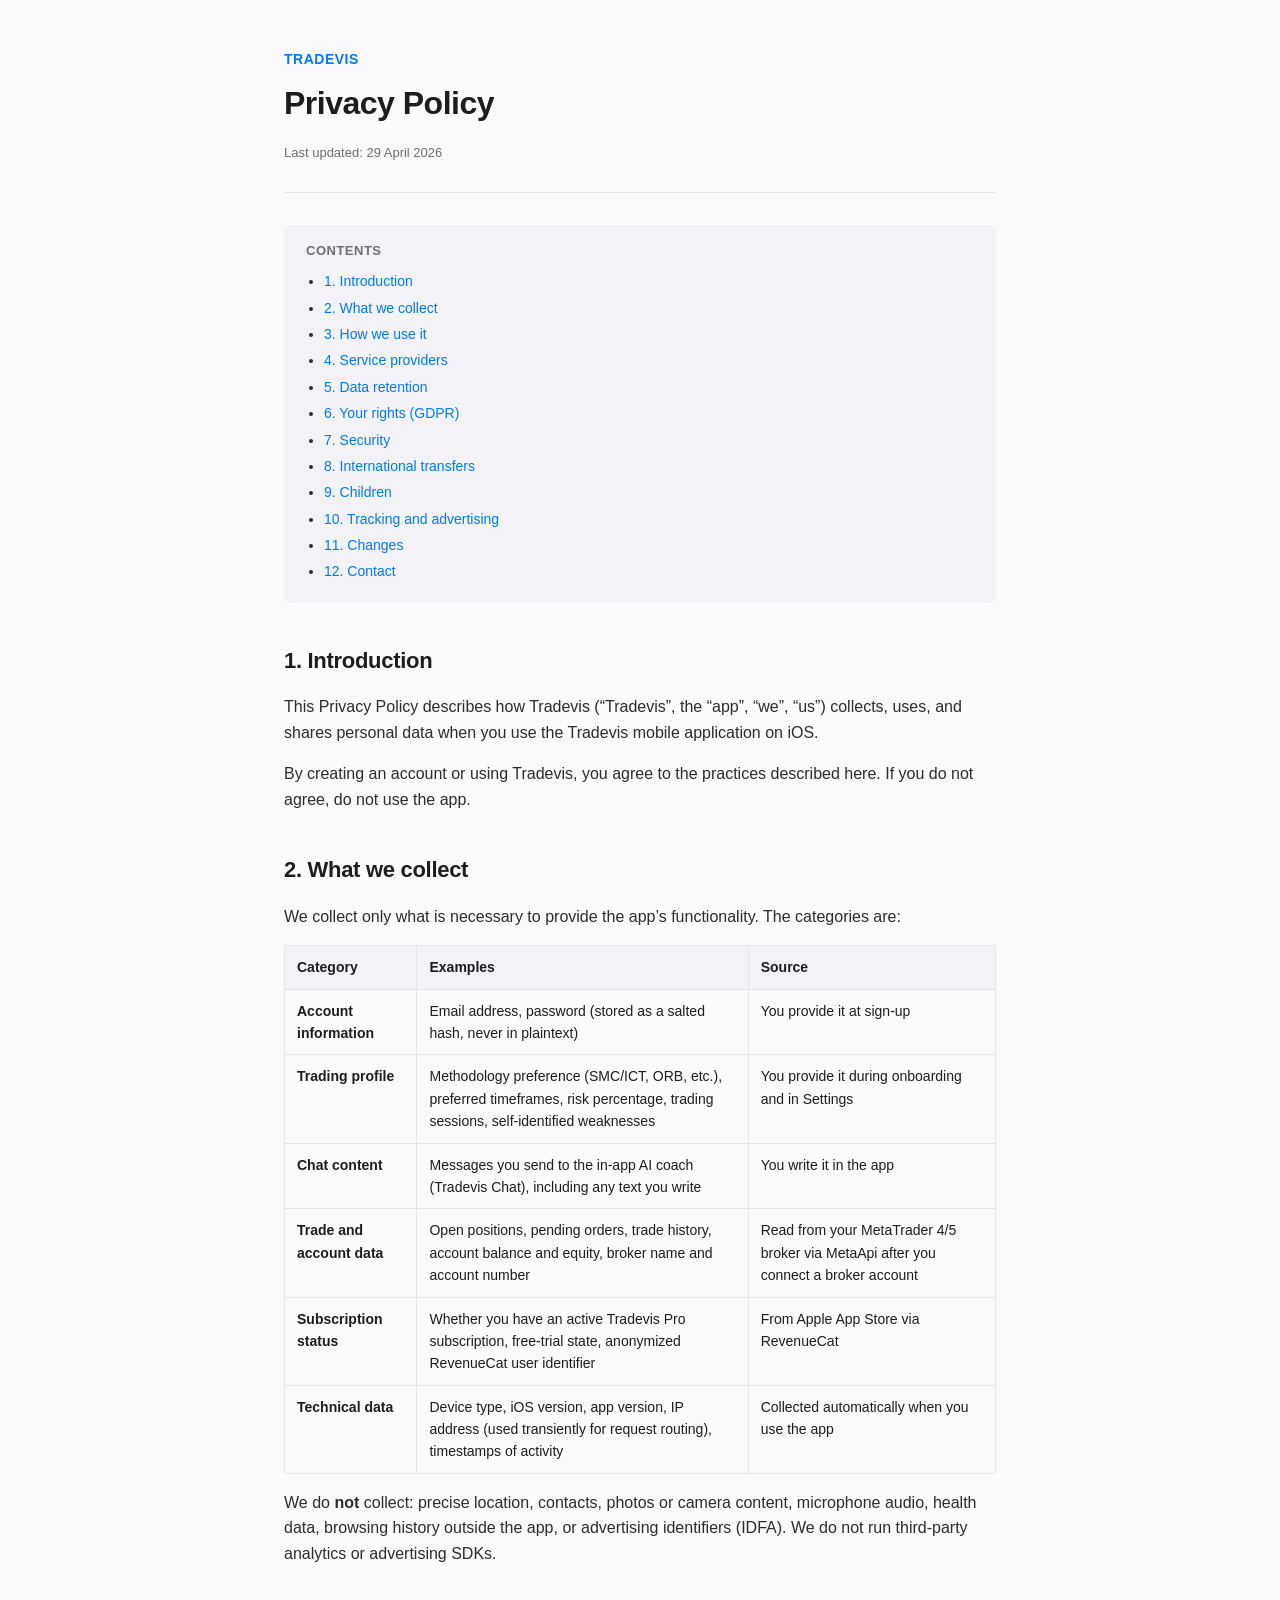
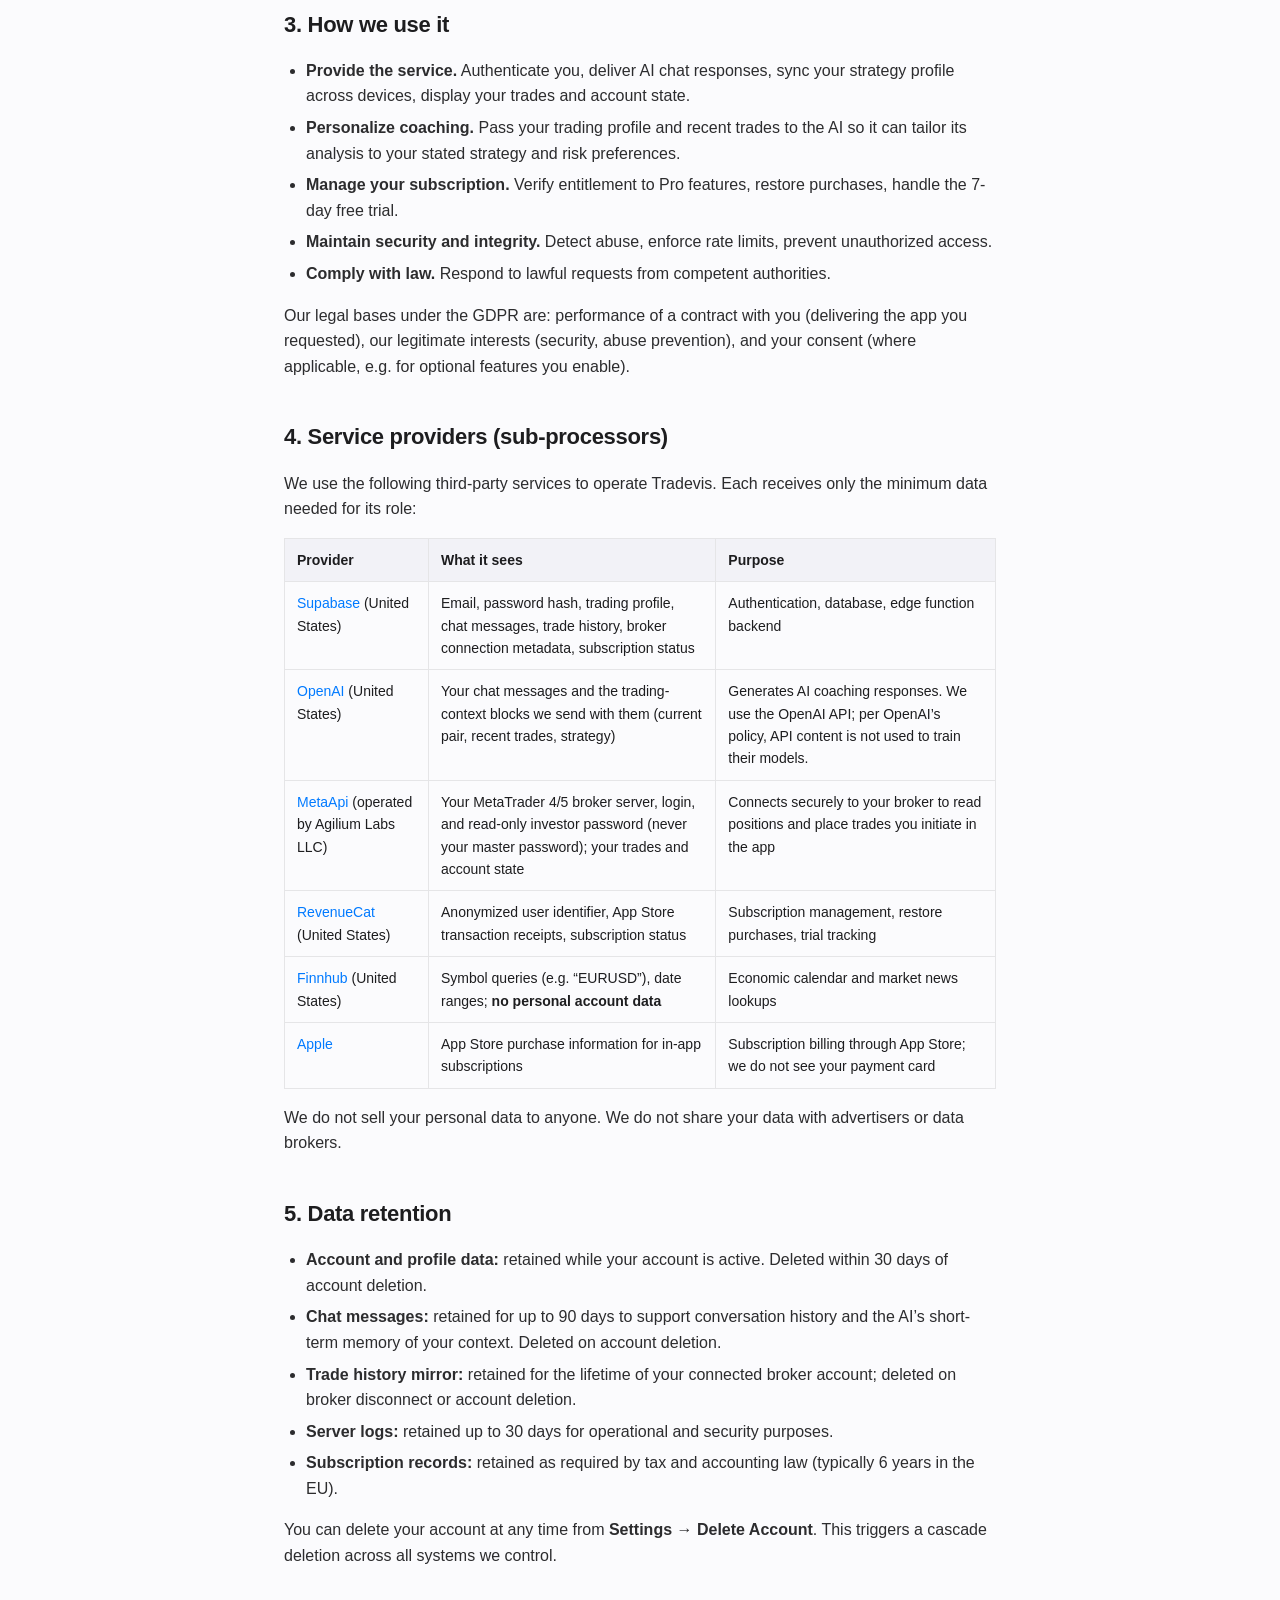
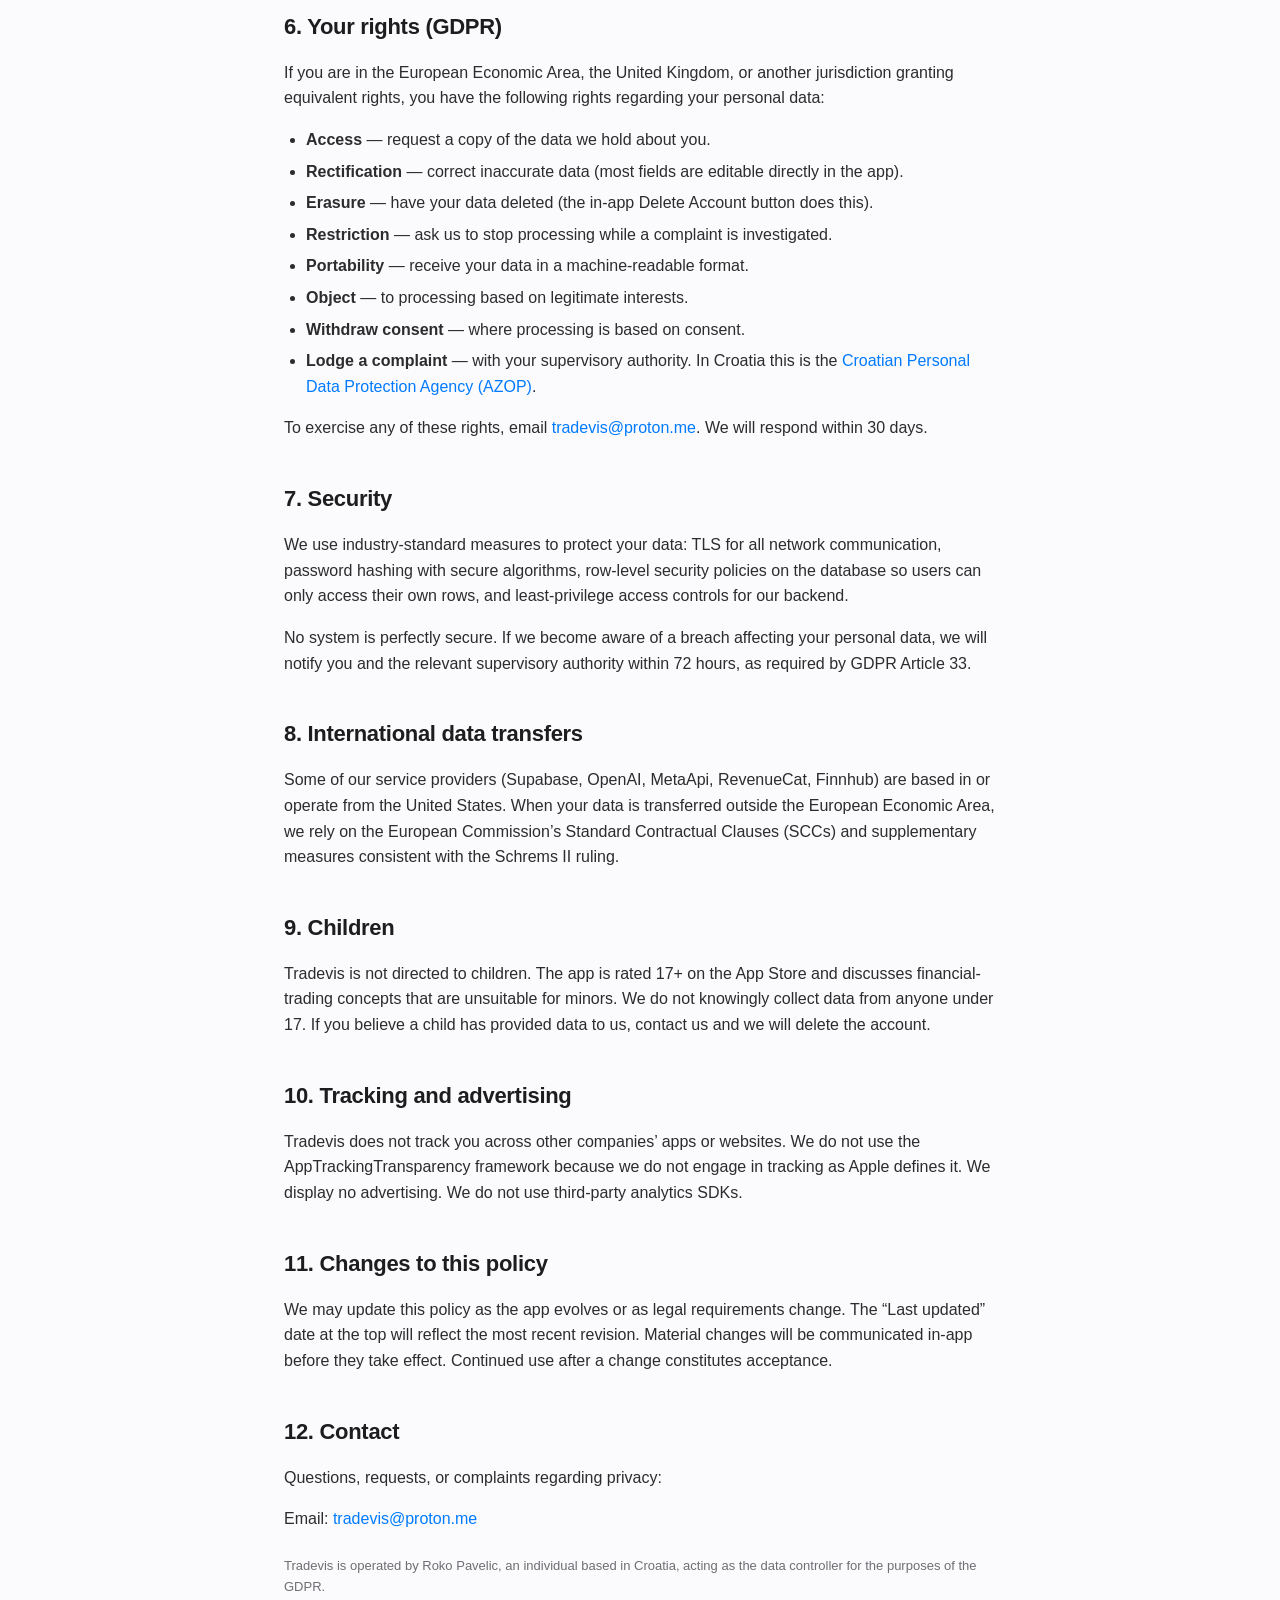
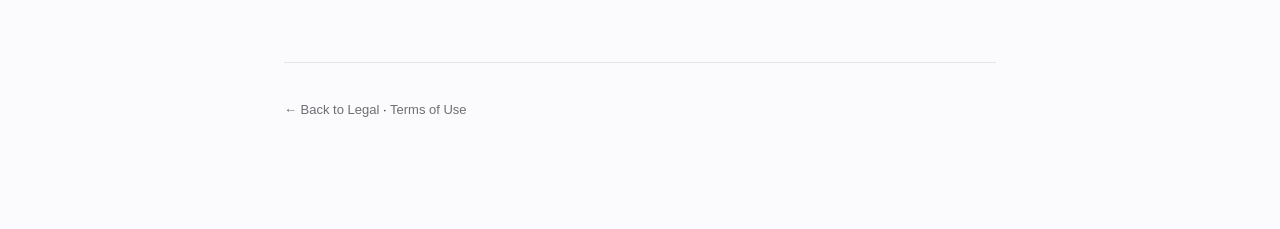
==== privacy.html @ ac0e875c "initial: privacy policy + terms of use" ====
<!doctype html>
<html lang="en">
<head>
  <meta charset="utf-8">
  <meta name="viewport" content="width=device-width, initial-scale=1">
  <title>Privacy Policy — Tradevis</title>
  <link rel="stylesheet" href="style.css">
</head>
<body>
  <main>
    <header>
      <div class="brand">Tradevis</div>
      <h1>Privacy Policy</h1>
      <p class="updated">Last updated: 29 April 2026</p>
    </header>

    <nav class="toc">
      <strong>Contents</strong>
      <ul>
        <li><a href="#intro">1. Introduction</a></li>
        <li><a href="#what">2. What we collect</a></li>
        <li><a href="#how">3. How we use it</a></li>
        <li><a href="#sharing">4. Service providers</a></li>
        <li><a href="#retention">5. Data retention</a></li>
        <li><a href="#rights">6. Your rights (GDPR)</a></li>
        <li><a href="#security">7. Security</a></li>
        <li><a href="#transfers">8. International transfers</a></li>
        <li><a href="#children">9. Children</a></li>
        <li><a href="#tracking">10. Tracking and advertising</a></li>
        <li><a href="#changes">11. Changes</a></li>
        <li><a href="#contact">12. Contact</a></li>
      </ul>
    </nav>

    <h2 id="intro">1. Introduction</h2>
    <p>This Privacy Policy describes how Tradevis (&ldquo;Tradevis&rdquo;, the &ldquo;app&rdquo;, &ldquo;we&rdquo;, &ldquo;us&rdquo;) collects, uses, and shares personal data when you use the Tradevis mobile application on iOS.</p>
    <p>By creating an account or using Tradevis, you agree to the practices described here. If you do not agree, do not use the app.</p>

    <h2 id="what">2. What we collect</h2>
    <p>We collect only what is necessary to provide the app&rsquo;s functionality. The categories are:</p>

    <table>
      <thead>
        <tr><th>Category</th><th>Examples</th><th>Source</th></tr>
      </thead>
      <tbody>
        <tr>
          <td><strong>Account information</strong></td>
          <td>Email address, password (stored as a salted hash, never in plaintext)</td>
          <td>You provide it at sign-up</td>
        </tr>
        <tr>
          <td><strong>Trading profile</strong></td>
          <td>Methodology preference (SMC/ICT, ORB, etc.), preferred timeframes, risk percentage, trading sessions, self-identified weaknesses</td>
          <td>You provide it during onboarding and in Settings</td>
        </tr>
        <tr>
          <td><strong>Chat content</strong></td>
          <td>Messages you send to the in-app AI coach (Tradevis Chat), including any text you write</td>
          <td>You write it in the app</td>
        </tr>
        <tr>
          <td><strong>Trade and account data</strong></td>
          <td>Open positions, pending orders, trade history, account balance and equity, broker name and account number</td>
          <td>Read from your MetaTrader 4/5 broker via MetaApi after you connect a broker account</td>
        </tr>
        <tr>
          <td><strong>Subscription status</strong></td>
          <td>Whether you have an active Tradevis Pro subscription, free-trial state, anonymized RevenueCat user identifier</td>
          <td>From Apple App Store via RevenueCat</td>
        </tr>
        <tr>
          <td><strong>Technical data</strong></td>
          <td>Device type, iOS version, app version, IP address (used transiently for request routing), timestamps of activity</td>
          <td>Collected automatically when you use the app</td>
        </tr>
      </tbody>
    </table>

    <p>We do <strong>not</strong> collect: precise location, contacts, photos or camera content, microphone audio, health data, browsing history outside the app, or advertising identifiers (IDFA). We do not run third-party analytics or advertising SDKs.</p>

    <h2 id="how">3. How we use it</h2>
    <ul>
      <li><strong>Provide the service.</strong> Authenticate you, deliver AI chat responses, sync your strategy profile across devices, display your trades and account state.</li>
      <li><strong>Personalize coaching.</strong> Pass your trading profile and recent trades to the AI so it can tailor its analysis to your stated strategy and risk preferences.</li>
      <li><strong>Manage your subscription.</strong> Verify entitlement to Pro features, restore purchases, handle the 7-day free trial.</li>
      <li><strong>Maintain security and integrity.</strong> Detect abuse, enforce rate limits, prevent unauthorized access.</li>
      <li><strong>Comply with law.</strong> Respond to lawful requests from competent authorities.</li>
    </ul>
    <p>Our legal bases under the GDPR are: performance of a contract with you (delivering the app you requested), our legitimate interests (security, abuse prevention), and your consent (where applicable, e.g. for optional features you enable).</p>

    <h2 id="sharing">4. Service providers (sub-processors)</h2>
    <p>We use the following third-party services to operate Tradevis. Each receives only the minimum data needed for its role:</p>

    <table>
      <thead>
        <tr><th>Provider</th><th>What it sees</th><th>Purpose</th></tr>
      </thead>
      <tbody>
        <tr>
          <td><a href="https://supabase.com/privacy" target="_blank" rel="noopener">Supabase</a> (United States)</td>
          <td>Email, password hash, trading profile, chat messages, trade history, broker connection metadata, subscription status</td>
          <td>Authentication, database, edge function backend</td>
        </tr>
        <tr>
          <td><a href="https://openai.com/policies/privacy-policy" target="_blank" rel="noopener">OpenAI</a> (United States)</td>
          <td>Your chat messages and the trading-context blocks we send with them (current pair, recent trades, strategy)</td>
          <td>Generates AI coaching responses. We use the OpenAI API; per OpenAI&rsquo;s policy, API content is not used to train their models.</td>
        </tr>
        <tr>
          <td><a href="https://metaapi.cloud/privacy" target="_blank" rel="noopener">MetaApi</a> (operated by Agilium Labs LLC)</td>
          <td>Your MetaTrader 4/5 broker server, login, and read-only investor password (never your master password); your trades and account state</td>
          <td>Connects securely to your broker to read positions and place trades you initiate in the app</td>
        </tr>
        <tr>
          <td><a href="https://www.revenuecat.com/privacy" target="_blank" rel="noopener">RevenueCat</a> (United States)</td>
          <td>Anonymized user identifier, App Store transaction receipts, subscription status</td>
          <td>Subscription management, restore purchases, trial tracking</td>
        </tr>
        <tr>
          <td><a href="https://finnhub.io/privacy-policy" target="_blank" rel="noopener">Finnhub</a> (United States)</td>
          <td>Symbol queries (e.g. &ldquo;EURUSD&rdquo;), date ranges; <strong>no personal account data</strong></td>
          <td>Economic calendar and market news lookups</td>
        </tr>
        <tr>
          <td><a href="https://www.apple.com/legal/privacy/" target="_blank" rel="noopener">Apple</a></td>
          <td>App Store purchase information for in-app subscriptions</td>
          <td>Subscription billing through App Store; we do not see your payment card</td>
        </tr>
      </tbody>
    </table>

    <p>We do not sell your personal data to anyone. We do not share your data with advertisers or data brokers.</p>

    <h2 id="retention">5. Data retention</h2>
    <ul>
      <li><strong>Account and profile data:</strong> retained while your account is active. Deleted within 30 days of account deletion.</li>
      <li><strong>Chat messages:</strong> retained for up to 90 days to support conversation history and the AI&rsquo;s short-term memory of your context. Deleted on account deletion.</li>
      <li><strong>Trade history mirror:</strong> retained for the lifetime of your connected broker account; deleted on broker disconnect or account deletion.</li>
      <li><strong>Server logs:</strong> retained up to 30 days for operational and security purposes.</li>
      <li><strong>Subscription records:</strong> retained as required by tax and accounting law (typically 6 years in the EU).</li>
    </ul>
    <p>You can delete your account at any time from <strong>Settings &rarr; Delete Account</strong>. This triggers a cascade deletion across all systems we control.</p>

    <h2 id="rights">6. Your rights (GDPR)</h2>
    <p>If you are in the European Economic Area, the United Kingdom, or another jurisdiction granting equivalent rights, you have the following rights regarding your personal data:</p>
    <ul>
      <li><strong>Access</strong> &mdash; request a copy of the data we hold about you.</li>
      <li><strong>Rectification</strong> &mdash; correct inaccurate data (most fields are editable directly in the app).</li>
      <li><strong>Erasure</strong> &mdash; have your data deleted (the in-app Delete Account button does this).</li>
      <li><strong>Restriction</strong> &mdash; ask us to stop processing while a complaint is investigated.</li>
      <li><strong>Portability</strong> &mdash; receive your data in a machine-readable format.</li>
      <li><strong>Object</strong> &mdash; to processing based on legitimate interests.</li>
      <li><strong>Withdraw consent</strong> &mdash; where processing is based on consent.</li>
      <li><strong>Lodge a complaint</strong> &mdash; with your supervisory authority. In Croatia this is the <a href="https://azop.hr" target="_blank" rel="noopener">Croatian Personal Data Protection Agency (AZOP)</a>.</li>
    </ul>
    <p>To exercise any of these rights, email <a href="mailto:tradevis@proton.me">tradevis@proton.me</a>. We will respond within 30 days.</p>

    <h2 id="security">7. Security</h2>
    <p>We use industry-standard measures to protect your data: TLS for all network communication, password hashing with secure algorithms, row-level security policies on the database so users can only access their own rows, and least-privilege access controls for our backend.</p>
    <p>No system is perfectly secure. If we become aware of a breach affecting your personal data, we will notify you and the relevant supervisory authority within 72 hours, as required by GDPR Article 33.</p>

    <h2 id="transfers">8. International data transfers</h2>
    <p>Some of our service providers (Supabase, OpenAI, MetaApi, RevenueCat, Finnhub) are based in or operate from the United States. When your data is transferred outside the European Economic Area, we rely on the European Commission&rsquo;s Standard Contractual Clauses (SCCs) and supplementary measures consistent with the Schrems II ruling.</p>

    <h2 id="children">9. Children</h2>
    <p>Tradevis is not directed to children. The app is rated 17+ on the App Store and discusses financial-trading concepts that are unsuitable for minors. We do not knowingly collect data from anyone under 17. If you believe a child has provided data to us, contact us and we will delete the account.</p>

    <h2 id="tracking">10. Tracking and advertising</h2>
    <p>Tradevis does not track you across other companies&rsquo; apps or websites. We do not use the AppTrackingTransparency framework because we do not engage in tracking as Apple defines it. We display no advertising. We do not use third-party analytics SDKs.</p>

    <h2 id="changes">11. Changes to this policy</h2>
    <p>We may update this policy as the app evolves or as legal requirements change. The &ldquo;Last updated&rdquo; date at the top will reflect the most recent revision. Material changes will be communicated in-app before they take effect. Continued use after a change constitutes acceptance.</p>

    <h2 id="contact">12. Contact</h2>
    <p>Questions, requests, or complaints regarding privacy:</p>
    <p>Email: <a href="mailto:tradevis@proton.me">tradevis@proton.me</a></p>
    <p style="font-size: 13px; color: #6e6e73; margin-top: 24px;">Tradevis is operated by Roko Pavelic, an individual based in Croatia, acting as the data controller for the purposes of the GDPR.</p>

    <footer>
      <p><a href="index.html">&larr; Back to Legal</a> &middot; <a href="terms.html">Terms of Use</a></p>
    </footer>
  </main>
</body>
</html>
---- style.css ----
* { box-sizing: border-box; }

html, body {
  margin: 0;
  padding: 0;
  font-family: -apple-system, BlinkMacSystemFont, "Segoe UI", Roboto, Helvetica, Arial, sans-serif;
  font-size: 16px;
  line-height: 1.6;
  color: #1d1d1f;
  background: #fbfbfd;
}

main {
  max-width: 760px;
  margin: 0 auto;
  padding: 48px 24px 96px;
}

header {
  border-bottom: 1px solid #e5e5e7;
  padding-bottom: 16px;
  margin-bottom: 32px;
}

header .brand {
  font-size: 14px;
  font-weight: 600;
  color: #007aff;
  letter-spacing: 0.5px;
  text-transform: uppercase;
}

header h1 {
  margin: 8px 0 4px;
  font-size: 32px;
  font-weight: 700;
  letter-spacing: -0.5px;
}

header .updated {
  font-size: 13px;
  color: #6e6e73;
}

h2 {
  font-size: 22px;
  font-weight: 700;
  margin: 40px 0 12px;
  letter-spacing: -0.3px;
}

h3 {
  font-size: 17px;
  font-weight: 600;
  margin: 24px 0 8px;
}

p, li { color: #2c2c2e; }

ul, ol { padding-left: 22px; }
li { margin-bottom: 6px; }

a {
  color: #007aff;
  text-decoration: none;
}

a:hover { text-decoration: underline; }

table {
  border-collapse: collapse;
  width: 100%;
  margin: 12px 0;
  font-size: 14px;
}

th, td {
  border: 1px solid #e5e5e7;
  padding: 10px 12px;
  text-align: left;
  vertical-align: top;
}

th {
  background: #f2f2f7;
  font-weight: 600;
}

.callout {
  background: #fff5e6;
  border-left: 4px solid #ff9500;
  padding: 16px 20px;
  margin: 24px 0;
  border-radius: 4px;
}

.callout strong { color: #cc6700; }

footer {
  margin-top: 64px;
  padding-top: 24px;
  border-top: 1px solid #e5e5e7;
  font-size: 13px;
  color: #6e6e73;
}

footer a { color: #6e6e73; }

nav.toc {
  background: #f2f2f7;
  padding: 16px 22px;
  border-radius: 8px;
  margin-bottom: 32px;
}

nav.toc strong {
  display: block;
  font-size: 13px;
  text-transform: uppercase;
  letter-spacing: 0.5px;
  color: #6e6e73;
  margin-bottom: 8px;
}

nav.toc ul {
  margin: 0;
  padding-left: 18px;
  font-size: 14px;
}

nav.toc li { margin-bottom: 4px; }

.home-card {
  display: block;
  background: #fff;
  border: 1px solid #e5e5e7;
  border-radius: 12px;
  padding: 24px;
  margin-bottom: 16px;
  text-decoration: none;
  color: inherit;
  transition: border-color 0.15s, transform 0.15s;
}

.home-card:hover {
  border-color: #007aff;
  text-decoration: none;
  transform: translateY(-1px);
}

.home-card h2 { margin: 0 0 6px; font-size: 18px; }
.home-card p { margin: 0; color: #6e6e73; font-size: 14px; }
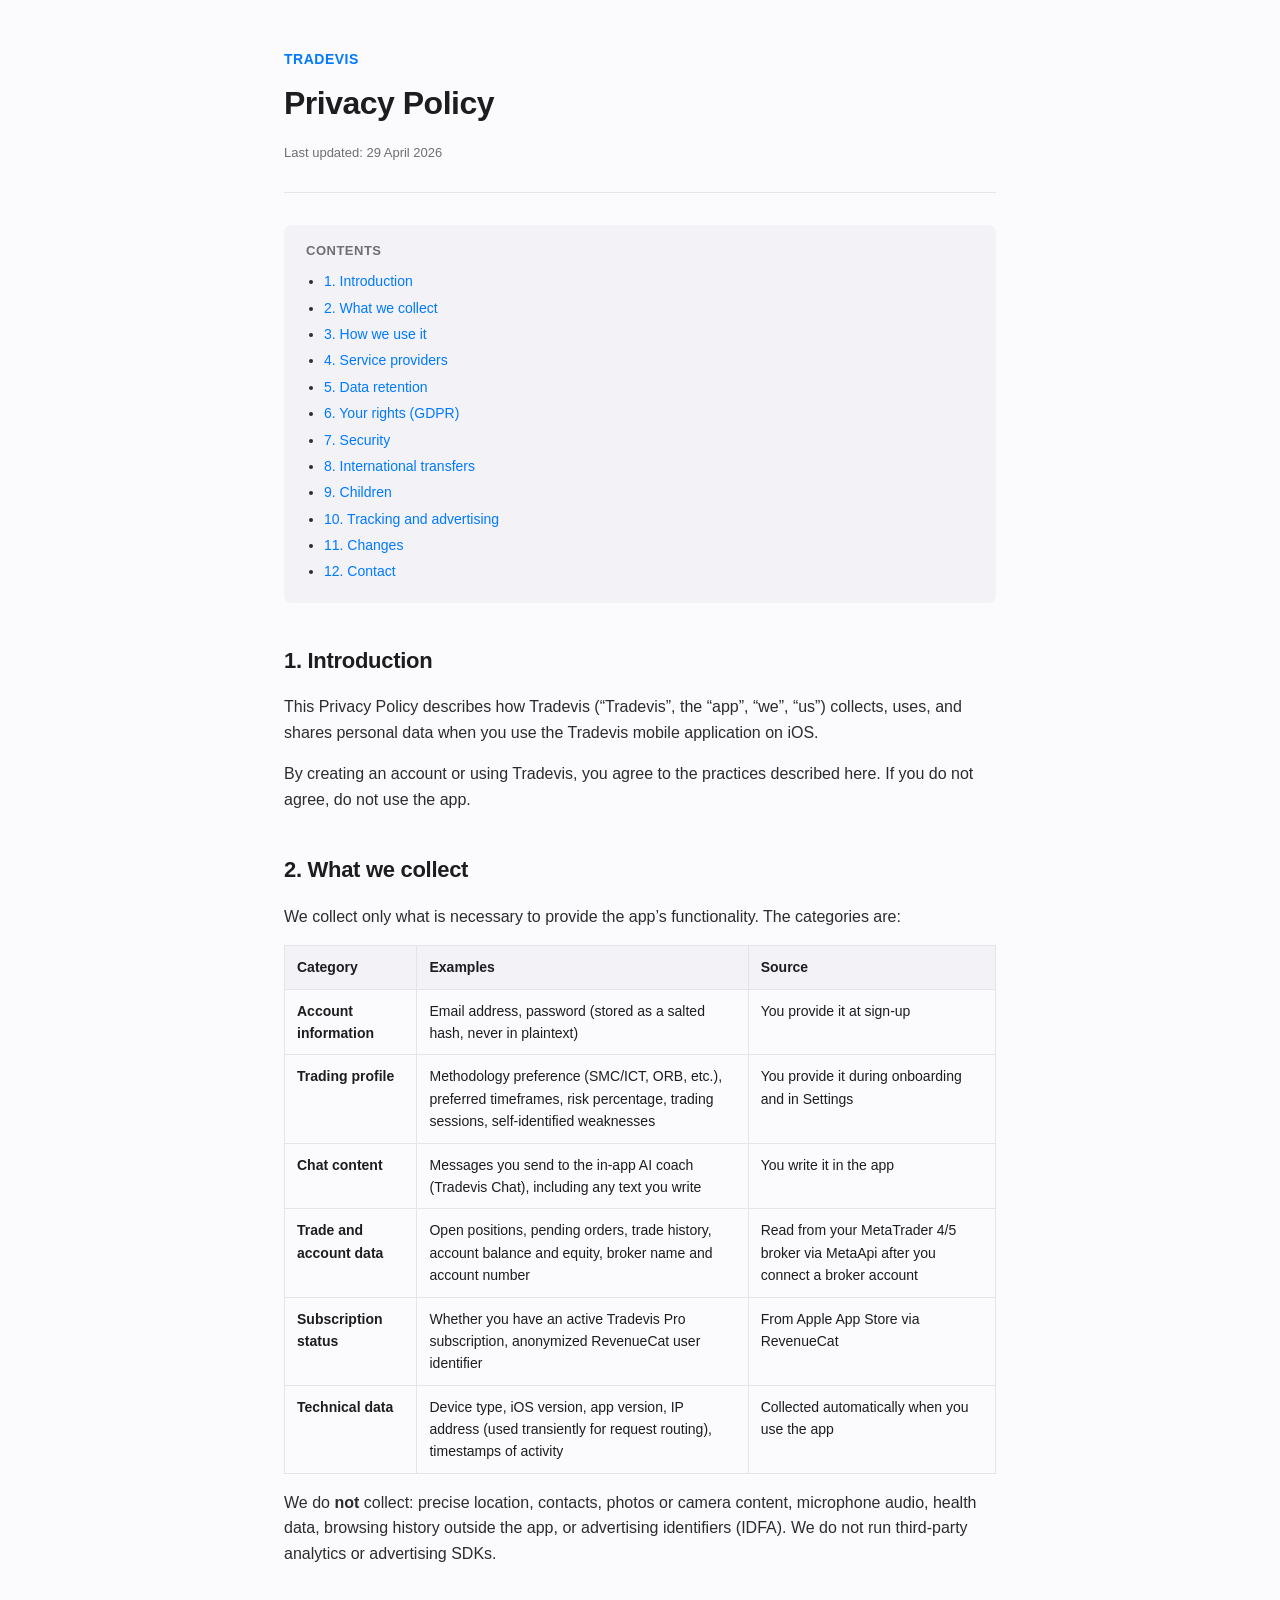
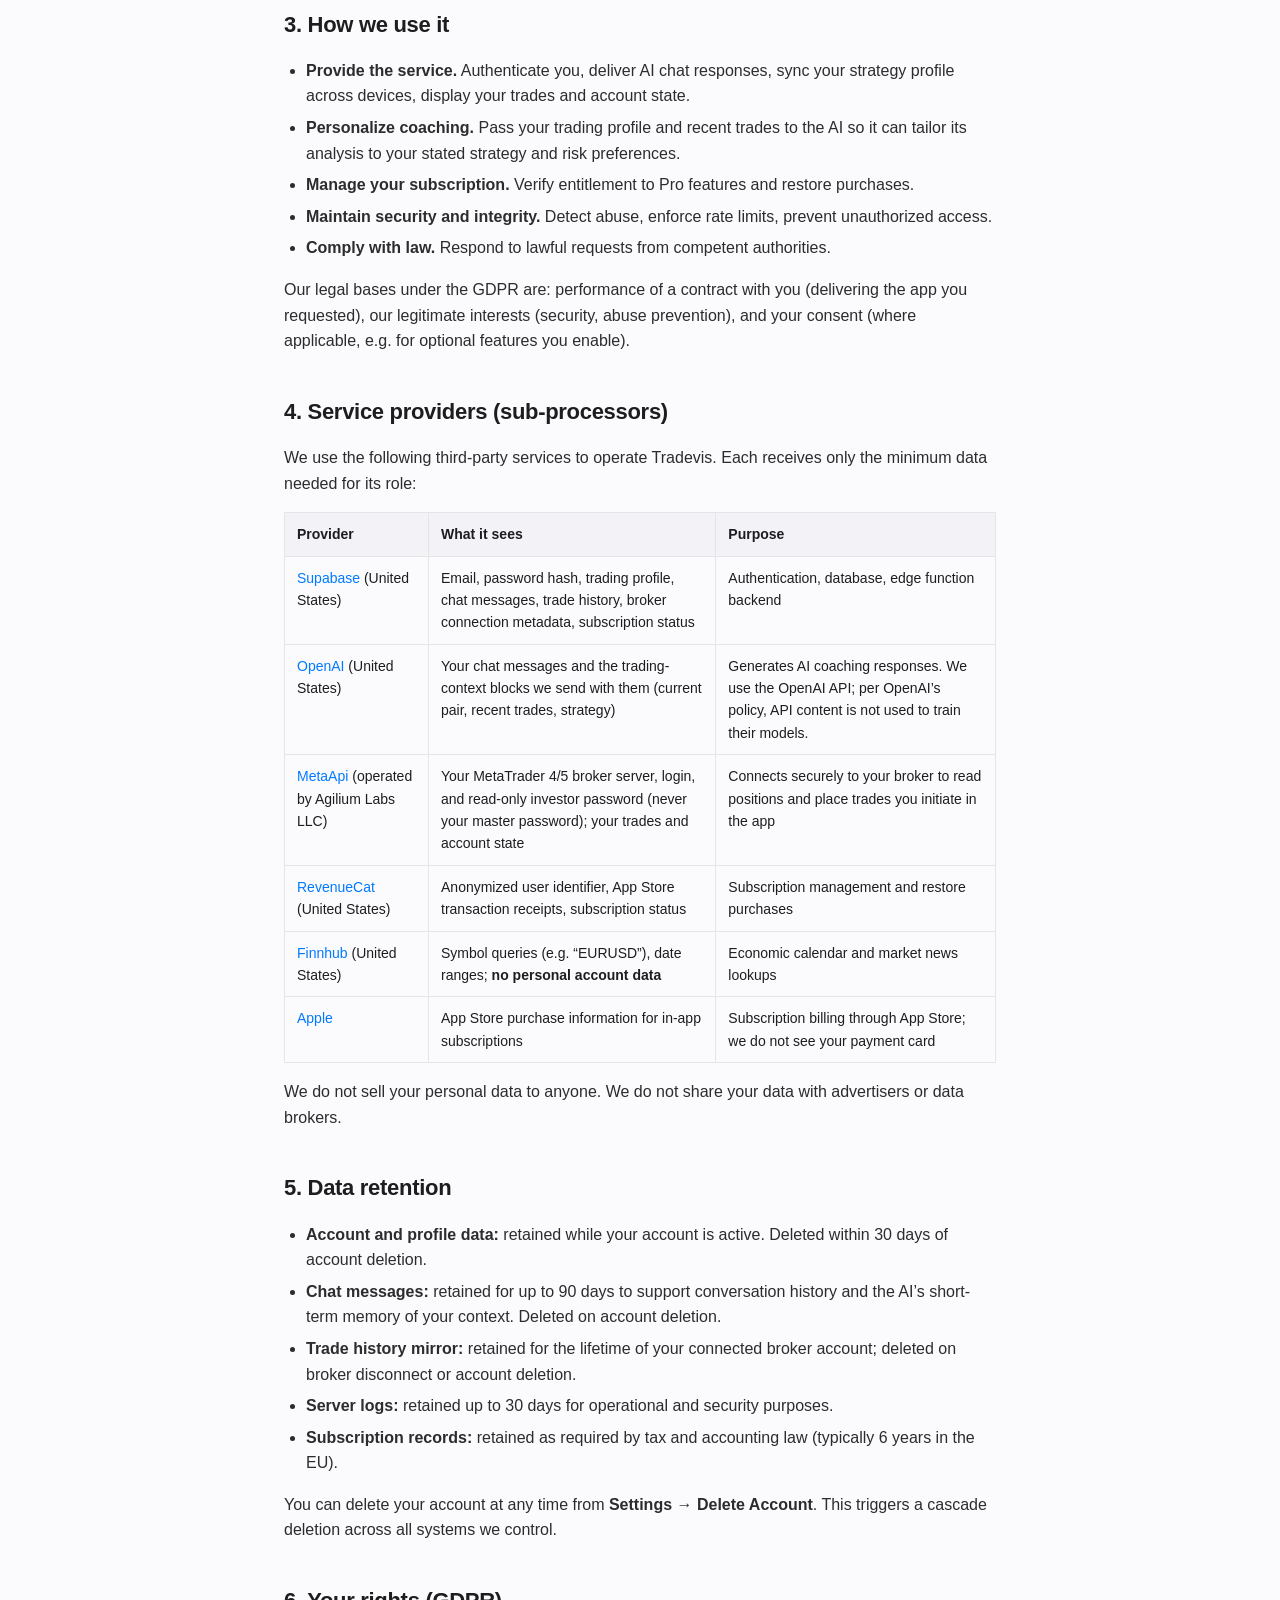
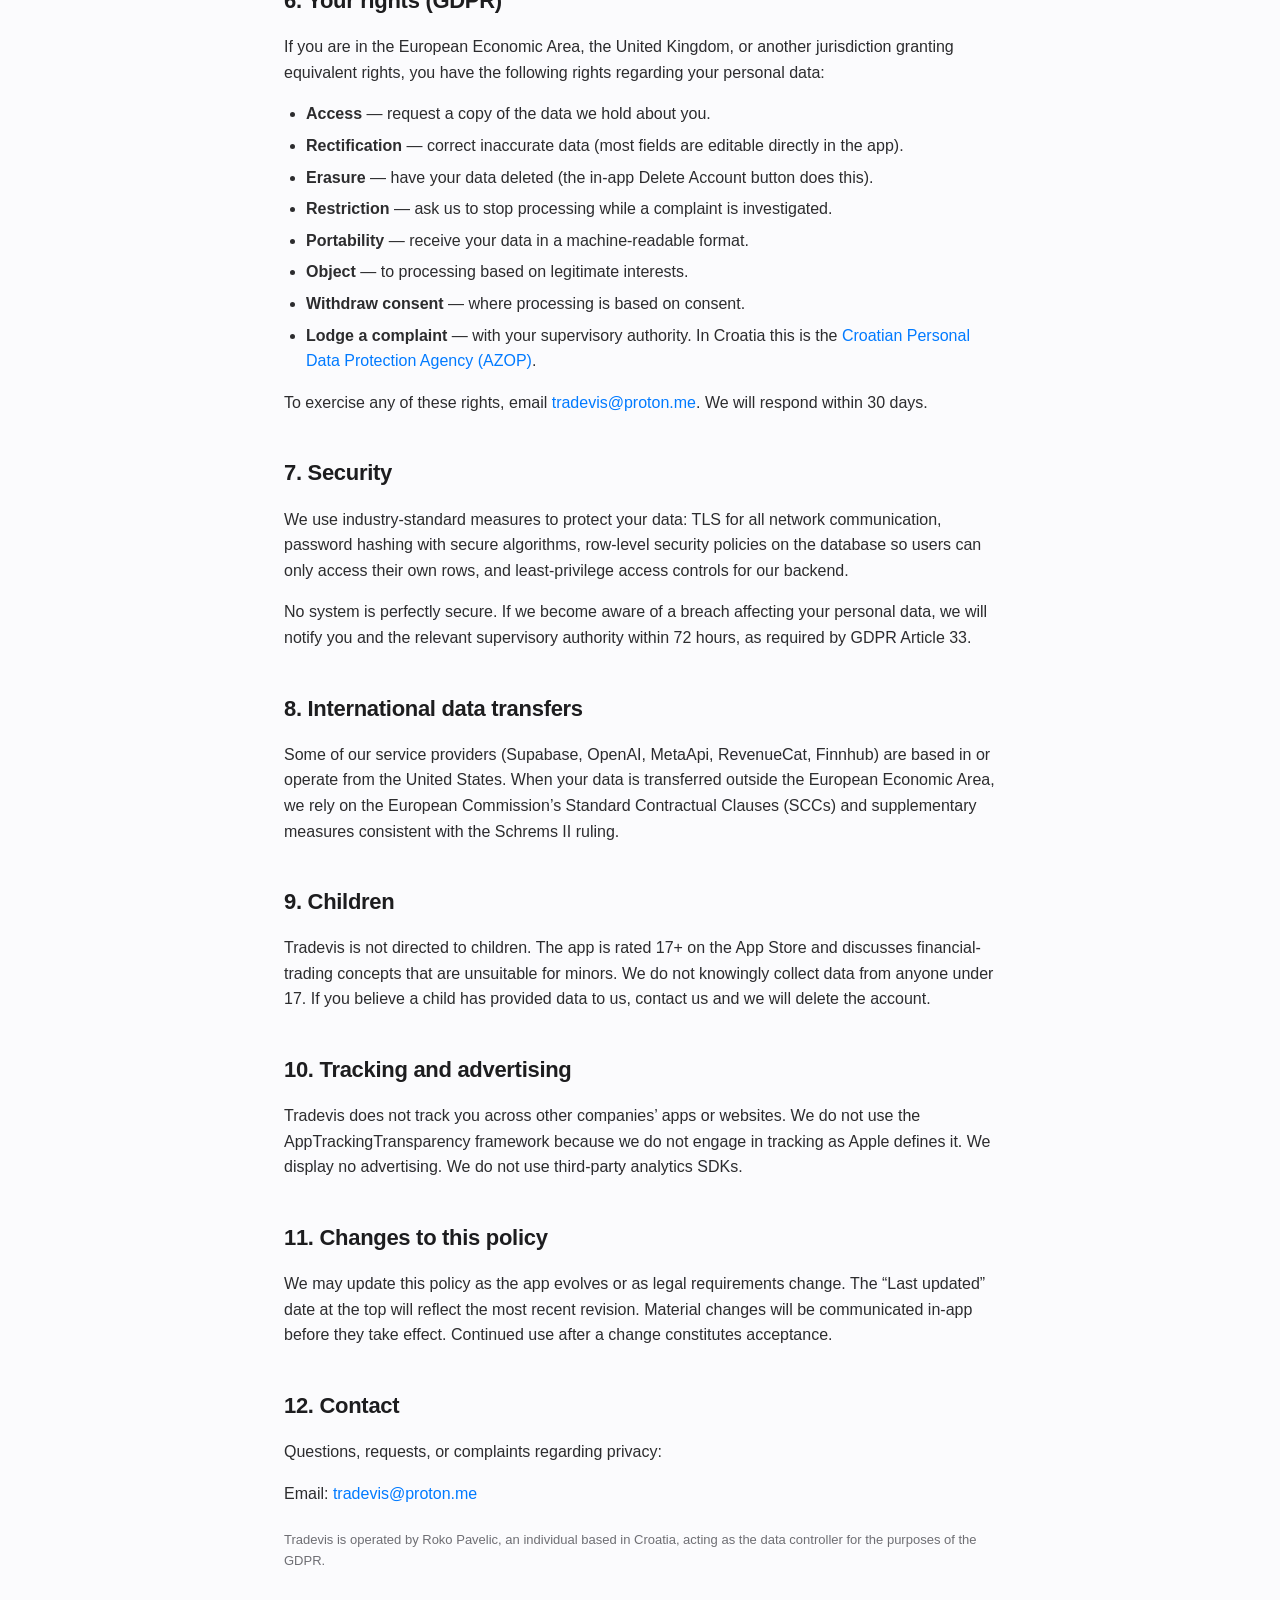
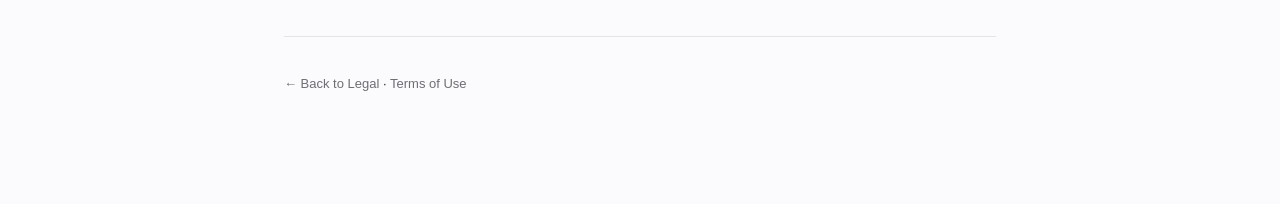
==== commit 5ec7c1a1: "remove 7-day free trial mentions from privacy + terms" ====
--- a/privacy.html
+++ b/privacy.html
@@ -66,7 +66,7 @@
         </tr>
         <tr>
           <td><strong>Subscription status</strong></td>
-          <td>Whether you have an active Tradevis Pro subscription, free-trial state, anonymized RevenueCat user identifier</td>
+          <td>Whether you have an active Tradevis Pro subscription, anonymized RevenueCat user identifier</td>
           <td>From Apple App Store via RevenueCat</td>
         </tr>
         <tr>
@@ -83,7 +83,7 @@
     <ul>
       <li><strong>Provide the service.</strong> Authenticate you, deliver AI chat responses, sync your strategy profile across devices, display your trades and account state.</li>
       <li><strong>Personalize coaching.</strong> Pass your trading profile and recent trades to the AI so it can tailor its analysis to your stated strategy and risk preferences.</li>
-      <li><strong>Manage your subscription.</strong> Verify entitlement to Pro features, restore purchases, handle the 7-day free trial.</li>
+      <li><strong>Manage your subscription.</strong> Verify entitlement to Pro features and restore purchases.</li>
       <li><strong>Maintain security and integrity.</strong> Detect abuse, enforce rate limits, prevent unauthorized access.</li>
       <li><strong>Comply with law.</strong> Respond to lawful requests from competent authorities.</li>
     </ul>
@@ -115,7 +115,7 @@
         <tr>
           <td><a href="https://www.revenuecat.com/privacy" target="_blank" rel="noopener">RevenueCat</a> (United States)</td>
           <td>Anonymized user identifier, App Store transaction receipts, subscription status</td>
-          <td>Subscription management, restore purchases, trial tracking</td>
+          <td>Subscription management and restore purchases</td>
         </tr>
         <tr>
           <td><a href="https://finnhub.io/privacy-policy" target="_blank" rel="noopener">Finnhub</a> (United States)</td>
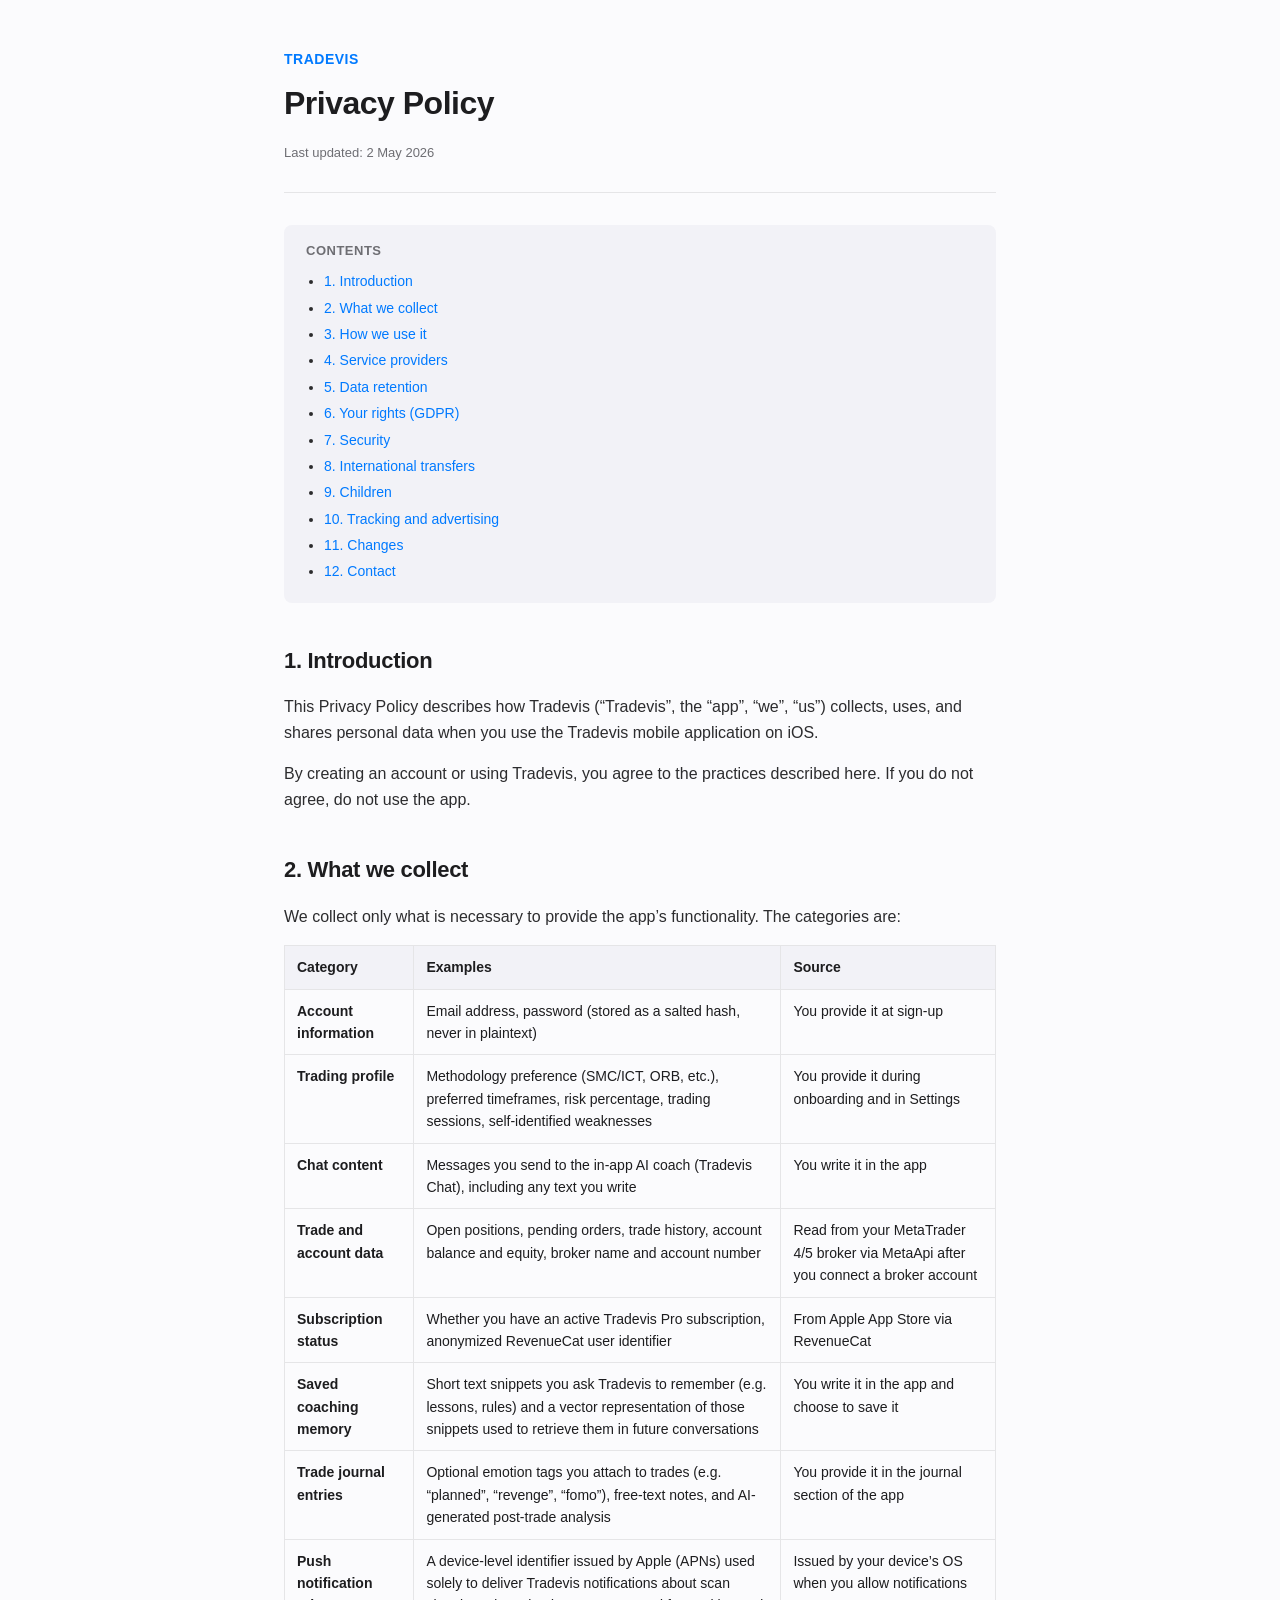
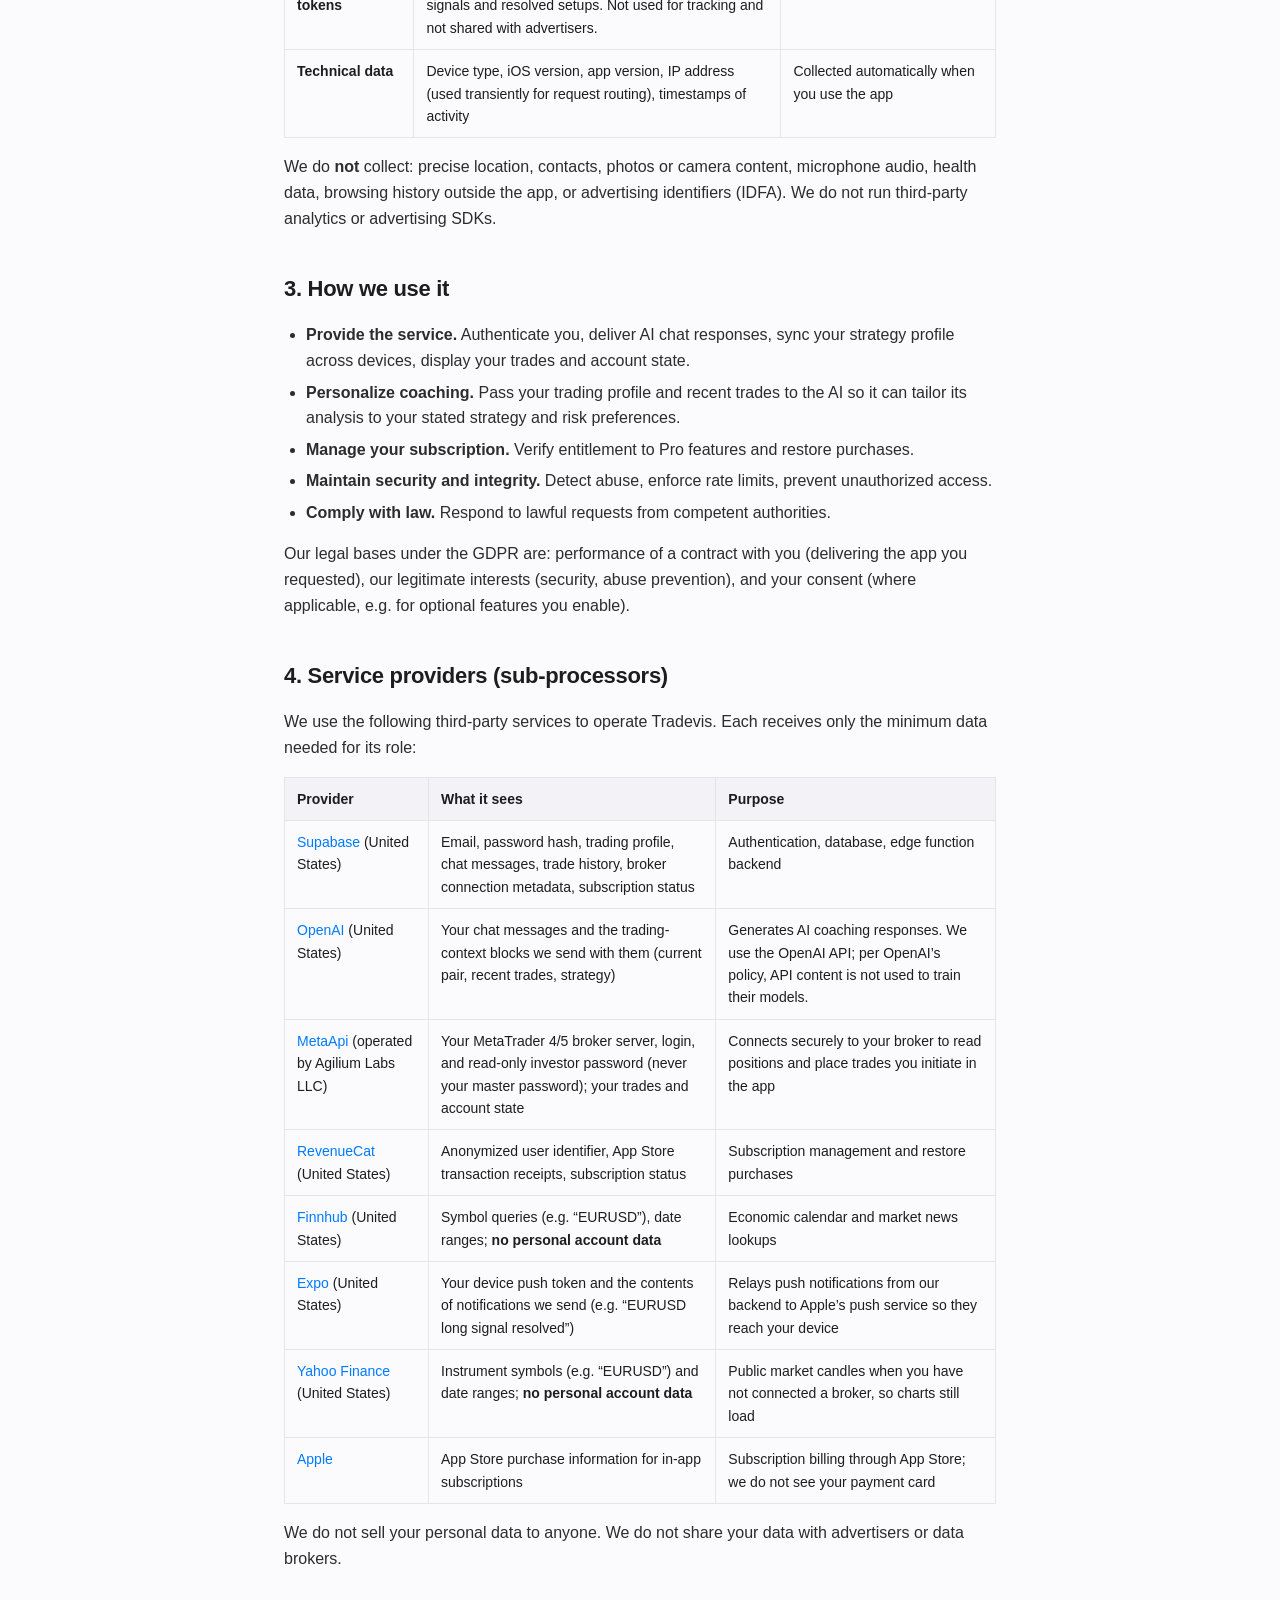
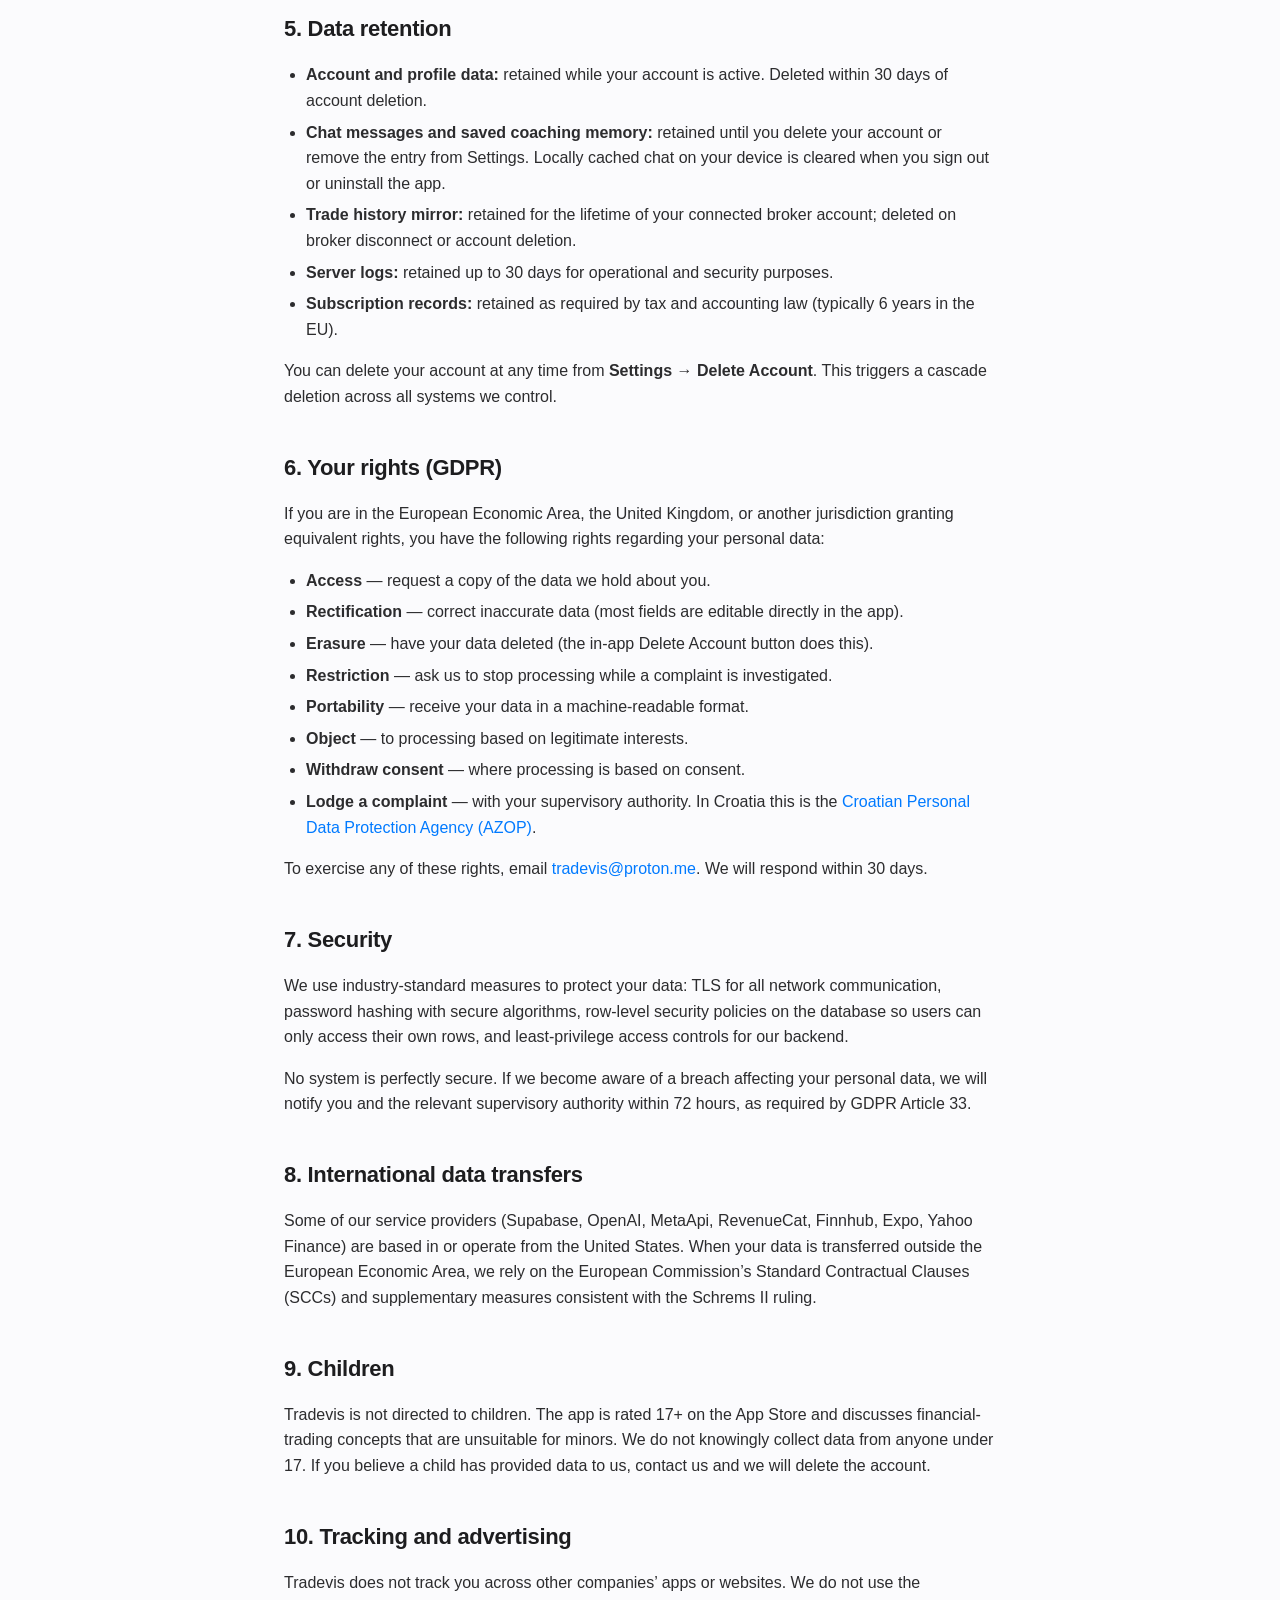
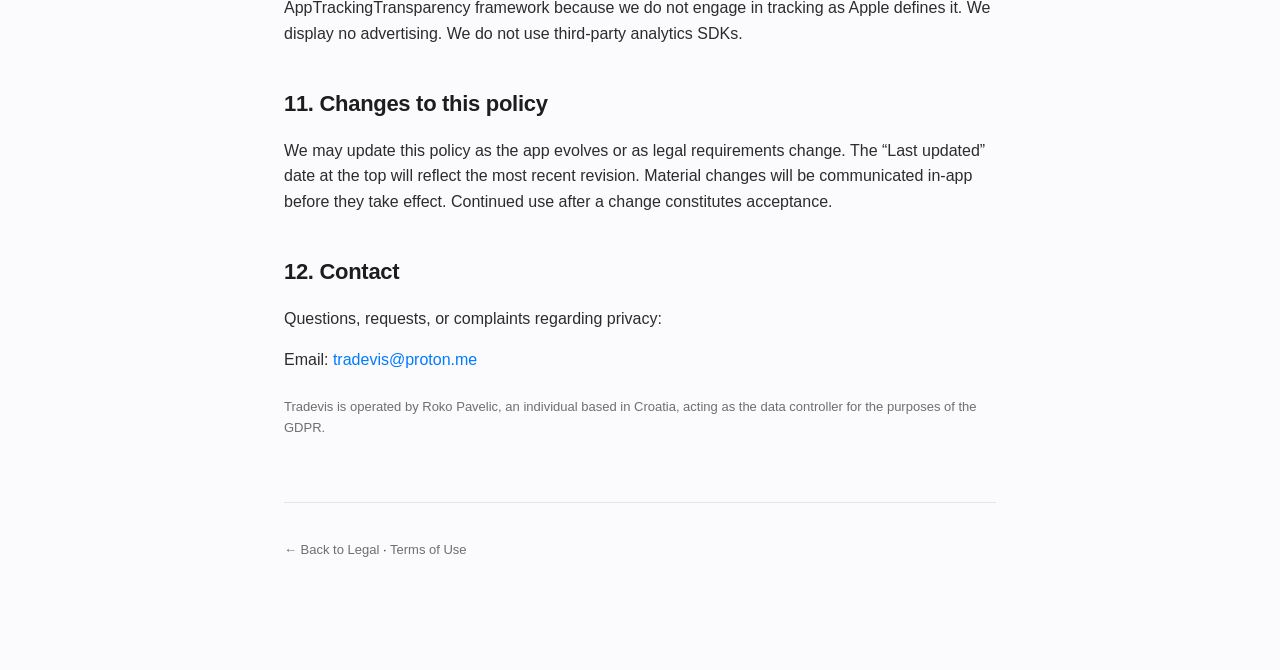
==== commit 9090bf00: "disclose Expo push, Yahoo Finance, coaching memory, journal, push tokens App now sends data to Expo " ====
--- a/privacy.html
+++ b/privacy.html
@@ -11,7 +11,7 @@
     <header>
       <div class="brand">Tradevis</div>
       <h1>Privacy Policy</h1>
-      <p class="updated">Last updated: 29 April 2026</p>
+      <p class="updated">Last updated: 2 May 2026</p>
     </header>
 
     <nav class="toc">
@@ -70,6 +70,21 @@
           <td>From Apple App Store via RevenueCat</td>
         </tr>
         <tr>
+          <td><strong>Saved coaching memory</strong></td>
+          <td>Short text snippets you ask Tradevis to remember (e.g. lessons, rules) and a vector representation of those snippets used to retrieve them in future conversations</td>
+          <td>You write it in the app and choose to save it</td>
+        </tr>
+        <tr>
+          <td><strong>Trade journal entries</strong></td>
+          <td>Optional emotion tags you attach to trades (e.g. &ldquo;planned&rdquo;, &ldquo;revenge&rdquo;, &ldquo;fomo&rdquo;), free-text notes, and AI-generated post-trade analysis</td>
+          <td>You provide it in the journal section of the app</td>
+        </tr>
+        <tr>
+          <td><strong>Push notification tokens</strong></td>
+          <td>A device-level identifier issued by Apple (APNs) used solely to deliver Tradevis notifications about scan signals and resolved setups. Not used for tracking and not shared with advertisers.</td>
+          <td>Issued by your device&rsquo;s OS when you allow notifications</td>
+        </tr>
+        <tr>
           <td><strong>Technical data</strong></td>
           <td>Device type, iOS version, app version, IP address (used transiently for request routing), timestamps of activity</td>
           <td>Collected automatically when you use the app</td>
@@ -123,6 +138,16 @@
           <td>Economic calendar and market news lookups</td>
         </tr>
         <tr>
+          <td><a href="https://expo.dev/privacy" target="_blank" rel="noopener">Expo</a> (United States)</td>
+          <td>Your device push token and the contents of notifications we send (e.g. &ldquo;EURUSD long signal resolved&rdquo;)</td>
+          <td>Relays push notifications from our backend to Apple&rsquo;s push service so they reach your device</td>
+        </tr>
+        <tr>
+          <td><a href="https://policies.yahoo.com/us/en/yahoo/privacy/" target="_blank" rel="noopener">Yahoo Finance</a> (United States)</td>
+          <td>Instrument symbols (e.g. &ldquo;EURUSD&rdquo;) and date ranges; <strong>no personal account data</strong></td>
+          <td>Public market candles when you have not connected a broker, so charts still load</td>
+        </tr>
+        <tr>
           <td><a href="https://www.apple.com/legal/privacy/" target="_blank" rel="noopener">Apple</a></td>
           <td>App Store purchase information for in-app subscriptions</td>
           <td>Subscription billing through App Store; we do not see your payment card</td>
@@ -135,7 +160,7 @@
     <h2 id="retention">5. Data retention</h2>
     <ul>
       <li><strong>Account and profile data:</strong> retained while your account is active. Deleted within 30 days of account deletion.</li>
-      <li><strong>Chat messages:</strong> retained for up to 90 days to support conversation history and the AI&rsquo;s short-term memory of your context. Deleted on account deletion.</li>
+      <li><strong>Chat messages and saved coaching memory:</strong> retained until you delete your account or remove the entry from Settings. Locally cached chat on your device is cleared when you sign out or uninstall the app.</li>
       <li><strong>Trade history mirror:</strong> retained for the lifetime of your connected broker account; deleted on broker disconnect or account deletion.</li>
       <li><strong>Server logs:</strong> retained up to 30 days for operational and security purposes.</li>
       <li><strong>Subscription records:</strong> retained as required by tax and accounting law (typically 6 years in the EU).</li>
@@ -161,7 +186,7 @@
     <p>No system is perfectly secure. If we become aware of a breach affecting your personal data, we will notify you and the relevant supervisory authority within 72 hours, as required by GDPR Article 33.</p>
 
     <h2 id="transfers">8. International data transfers</h2>
-    <p>Some of our service providers (Supabase, OpenAI, MetaApi, RevenueCat, Finnhub) are based in or operate from the United States. When your data is transferred outside the European Economic Area, we rely on the European Commission&rsquo;s Standard Contractual Clauses (SCCs) and supplementary measures consistent with the Schrems II ruling.</p>
+    <p>Some of our service providers (Supabase, OpenAI, MetaApi, RevenueCat, Finnhub, Expo, Yahoo Finance) are based in or operate from the United States. When your data is transferred outside the European Economic Area, we rely on the European Commission&rsquo;s Standard Contractual Clauses (SCCs) and supplementary measures consistent with the Schrems II ruling.</p>
 
     <h2 id="children">9. Children</h2>
     <p>Tradevis is not directed to children. The app is rated 17+ on the App Store and discusses financial-trading concepts that are unsuitable for minors. We do not knowingly collect data from anyone under 17. If you believe a child has provided data to us, contact us and we will delete the account.</p>
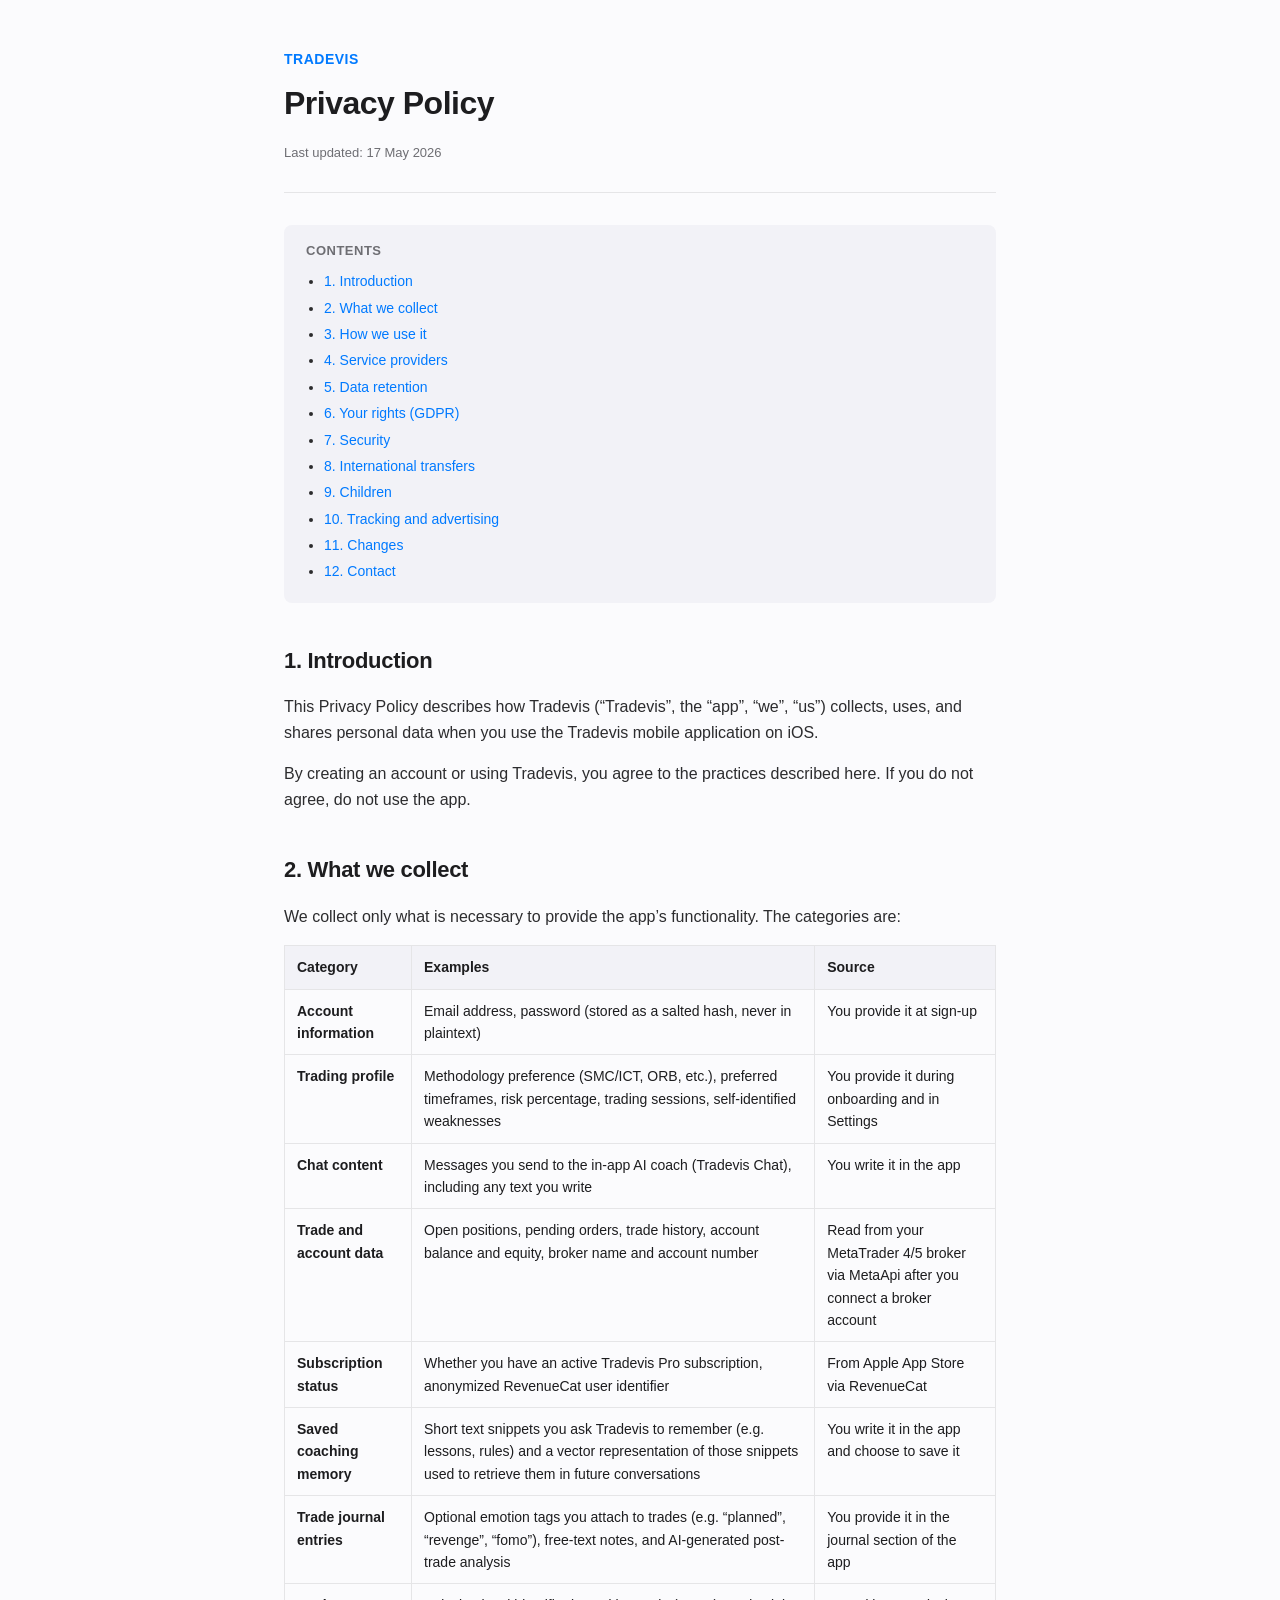
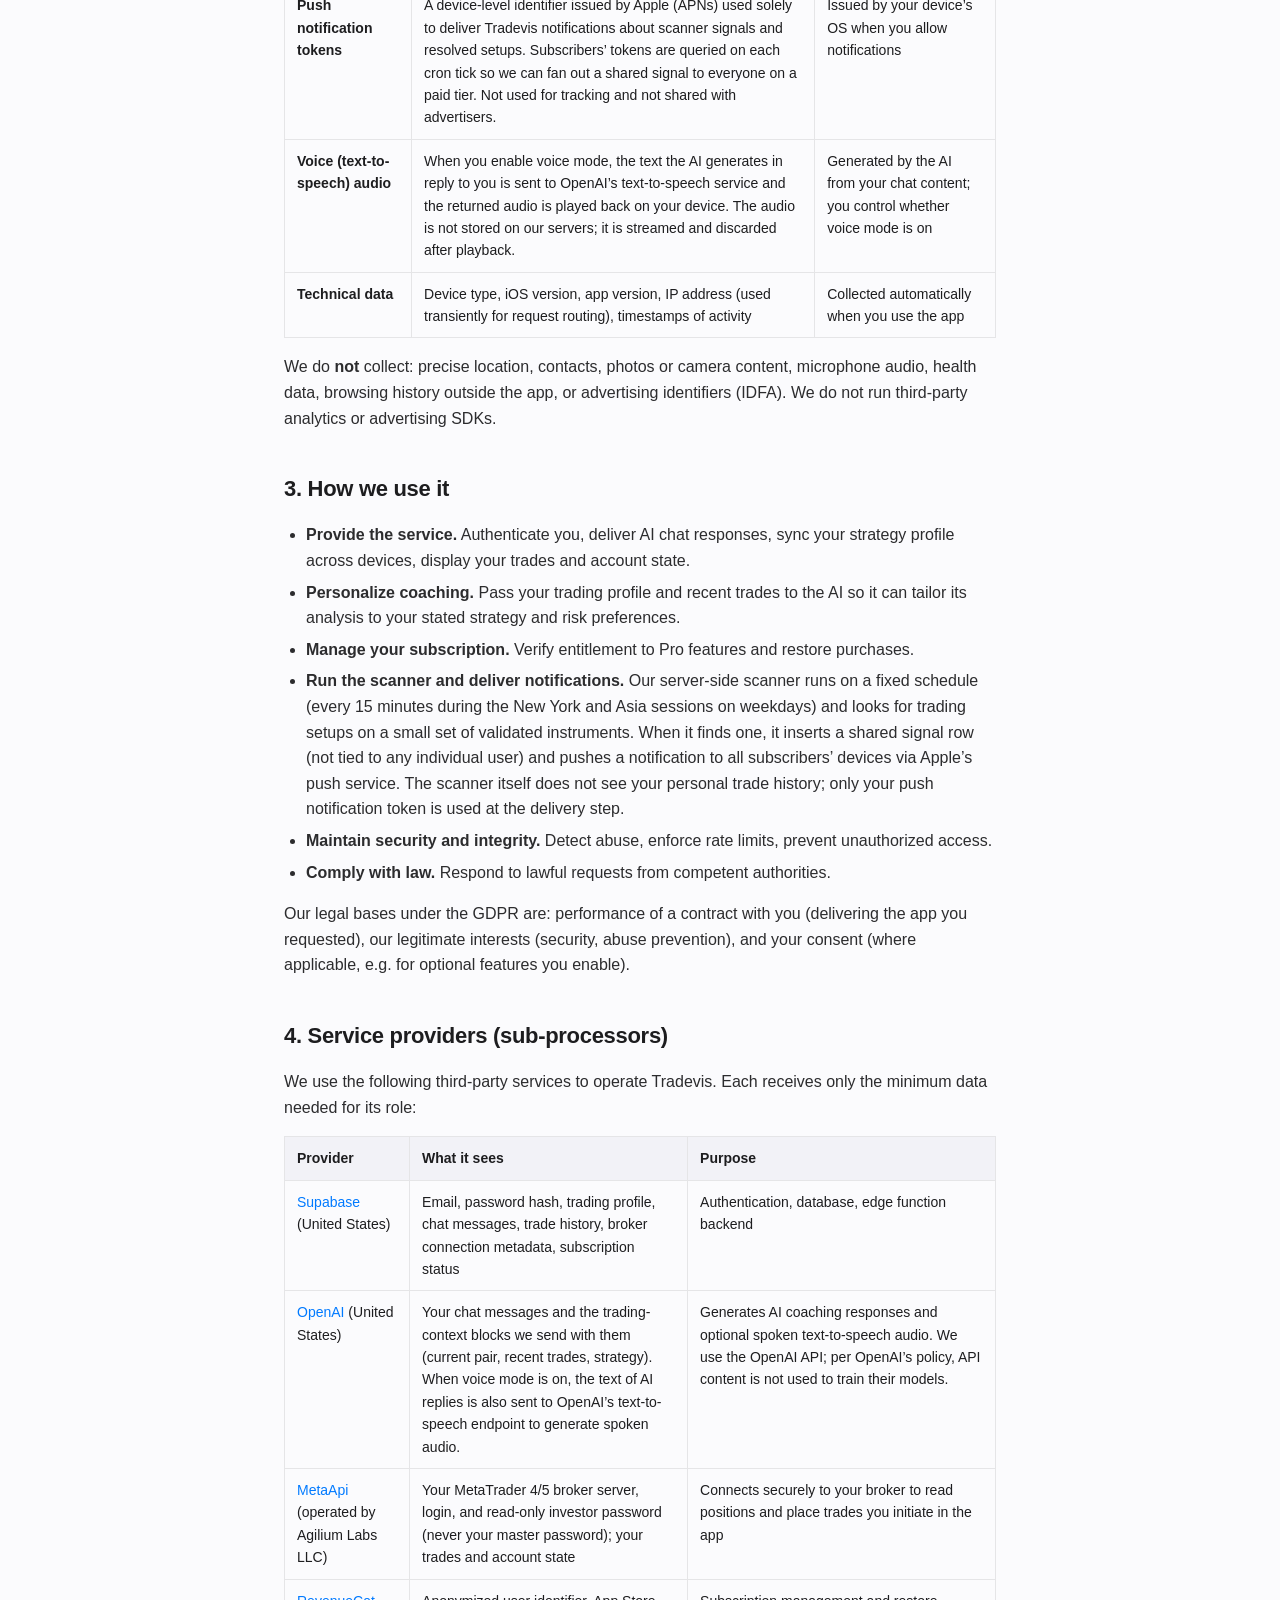
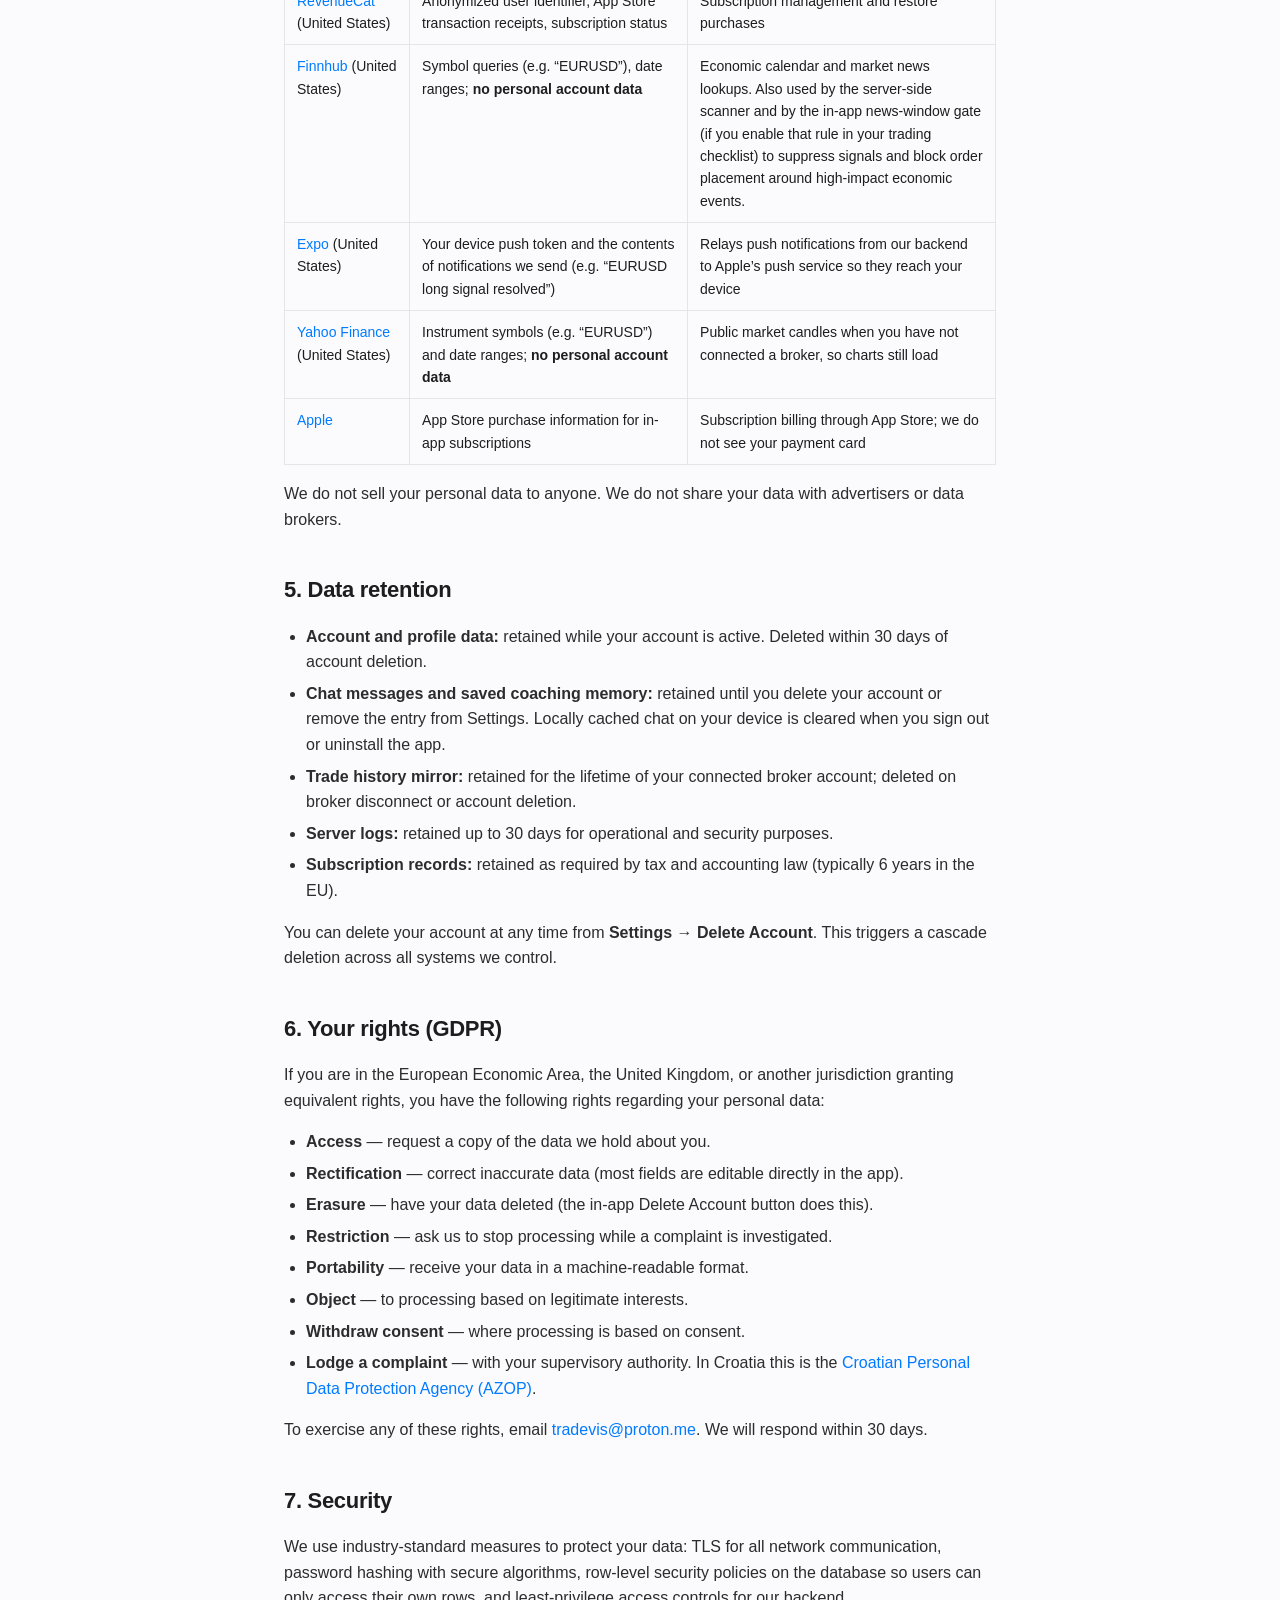
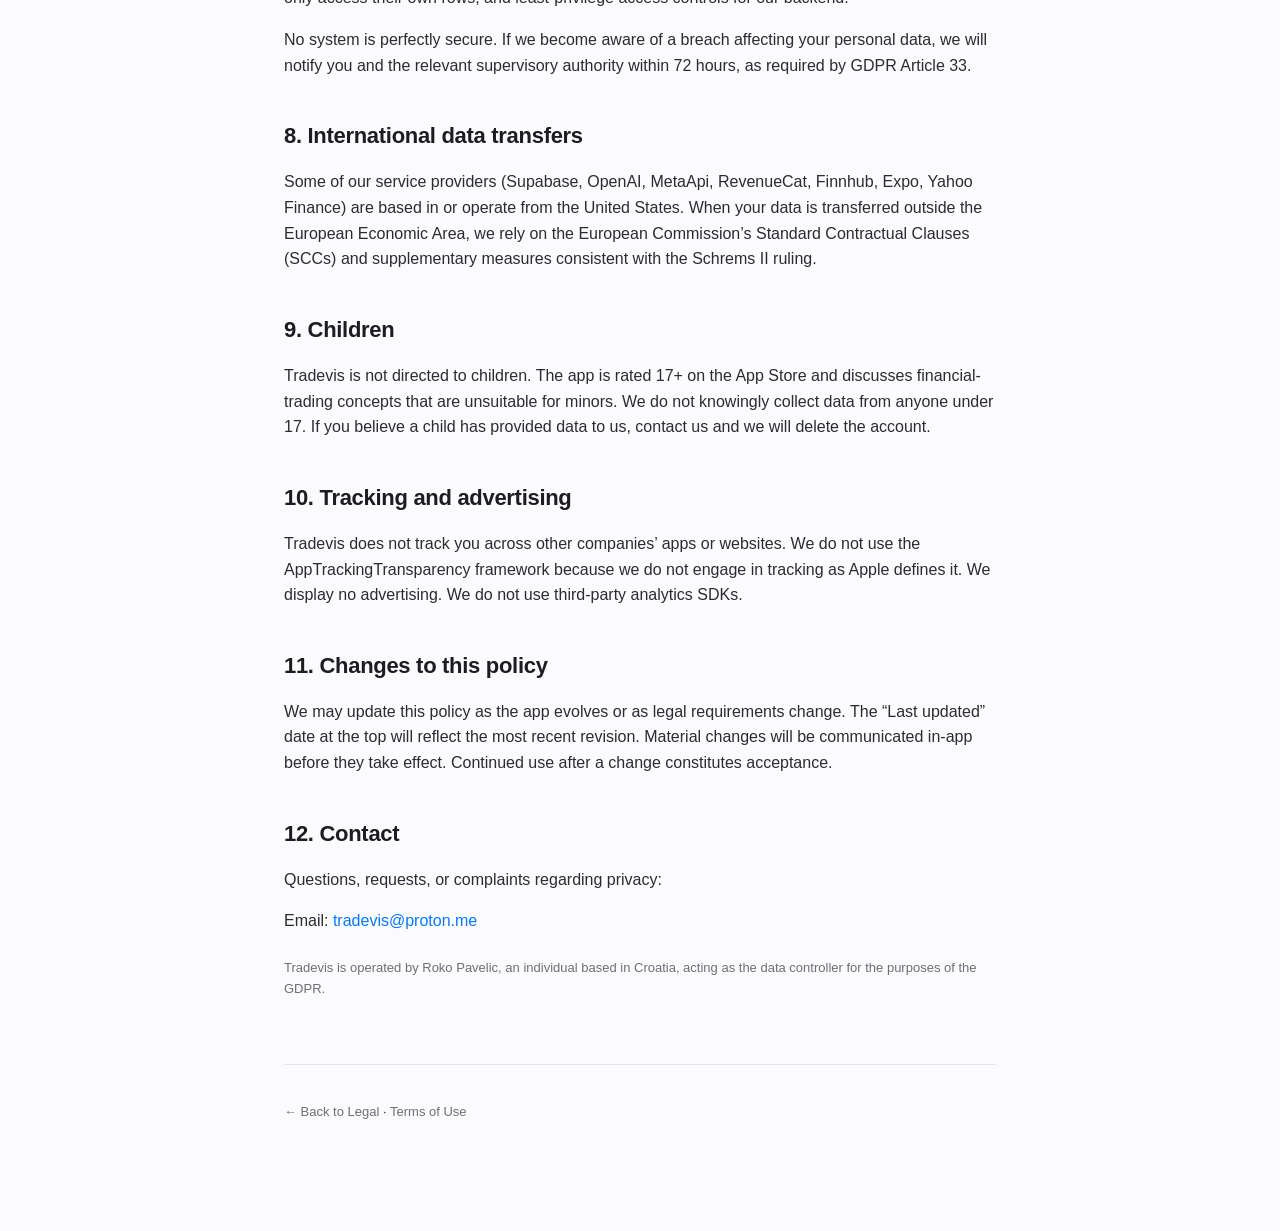
==== commit 9b8d2c07: "sync legal docs to current app: 3 subscription plans, real Pro features, scanner disclosure, TTS aud" ====
--- a/privacy.html
+++ b/privacy.html
@@ -11,7 +11,7 @@
     <header>
       <div class="brand">Tradevis</div>
       <h1>Privacy Policy</h1>
-      <p class="updated">Last updated: 2 May 2026</p>
+      <p class="updated">Last updated: 17 May 2026</p>
     </header>
 
     <nav class="toc">
@@ -81,8 +81,13 @@
         </tr>
         <tr>
           <td><strong>Push notification tokens</strong></td>
-          <td>A device-level identifier issued by Apple (APNs) used solely to deliver Tradevis notifications about scan signals and resolved setups. Not used for tracking and not shared with advertisers.</td>
+          <td>A device-level identifier issued by Apple (APNs) used solely to deliver Tradevis notifications about scanner signals and resolved setups. Subscribers&rsquo; tokens are queried on each cron tick so we can fan out a shared signal to everyone on a paid tier. Not used for tracking and not shared with advertisers.</td>
           <td>Issued by your device&rsquo;s OS when you allow notifications</td>
+        </tr>
+        <tr>
+          <td><strong>Voice (text-to-speech) audio</strong></td>
+          <td>When you enable voice mode, the text the AI generates in reply to you is sent to OpenAI&rsquo;s text-to-speech service and the returned audio is played back on your device. The audio is not stored on our servers; it is streamed and discarded after playback.</td>
+          <td>Generated by the AI from your chat content; you control whether voice mode is on</td>
         </tr>
         <tr>
           <td><strong>Technical data</strong></td>
@@ -99,6 +104,7 @@
       <li><strong>Provide the service.</strong> Authenticate you, deliver AI chat responses, sync your strategy profile across devices, display your trades and account state.</li>
       <li><strong>Personalize coaching.</strong> Pass your trading profile and recent trades to the AI so it can tailor its analysis to your stated strategy and risk preferences.</li>
       <li><strong>Manage your subscription.</strong> Verify entitlement to Pro features and restore purchases.</li>
+      <li><strong>Run the scanner and deliver notifications.</strong> Our server-side scanner runs on a fixed schedule (every 15 minutes during the New York and Asia sessions on weekdays) and looks for trading setups on a small set of validated instruments. When it finds one, it inserts a shared signal row (not tied to any individual user) and pushes a notification to all subscribers&rsquo; devices via Apple&rsquo;s push service. The scanner itself does not see your personal trade history; only your push notification token is used at the delivery step.</li>
       <li><strong>Maintain security and integrity.</strong> Detect abuse, enforce rate limits, prevent unauthorized access.</li>
       <li><strong>Comply with law.</strong> Respond to lawful requests from competent authorities.</li>
     </ul>
@@ -119,8 +125,8 @@
         </tr>
         <tr>
           <td><a href="https://openai.com/policies/privacy-policy" target="_blank" rel="noopener">OpenAI</a> (United States)</td>
-          <td>Your chat messages and the trading-context blocks we send with them (current pair, recent trades, strategy)</td>
-          <td>Generates AI coaching responses. We use the OpenAI API; per OpenAI&rsquo;s policy, API content is not used to train their models.</td>
+          <td>Your chat messages and the trading-context blocks we send with them (current pair, recent trades, strategy). When voice mode is on, the text of AI replies is also sent to OpenAI&rsquo;s text-to-speech endpoint to generate spoken audio.</td>
+          <td>Generates AI coaching responses and optional spoken text-to-speech audio. We use the OpenAI API; per OpenAI&rsquo;s policy, API content is not used to train their models.</td>
         </tr>
         <tr>
           <td><a href="https://metaapi.cloud/privacy" target="_blank" rel="noopener">MetaApi</a> (operated by Agilium Labs LLC)</td>
@@ -135,7 +141,7 @@
         <tr>
           <td><a href="https://finnhub.io/privacy-policy" target="_blank" rel="noopener">Finnhub</a> (United States)</td>
           <td>Symbol queries (e.g. &ldquo;EURUSD&rdquo;), date ranges; <strong>no personal account data</strong></td>
-          <td>Economic calendar and market news lookups</td>
+          <td>Economic calendar and market news lookups. Also used by the server-side scanner and by the in-app news-window gate (if you enable that rule in your trading checklist) to suppress signals and block order placement around high-impact economic events.</td>
         </tr>
         <tr>
           <td><a href="https://expo.dev/privacy" target="_blank" rel="noopener">Expo</a> (United States)</td>
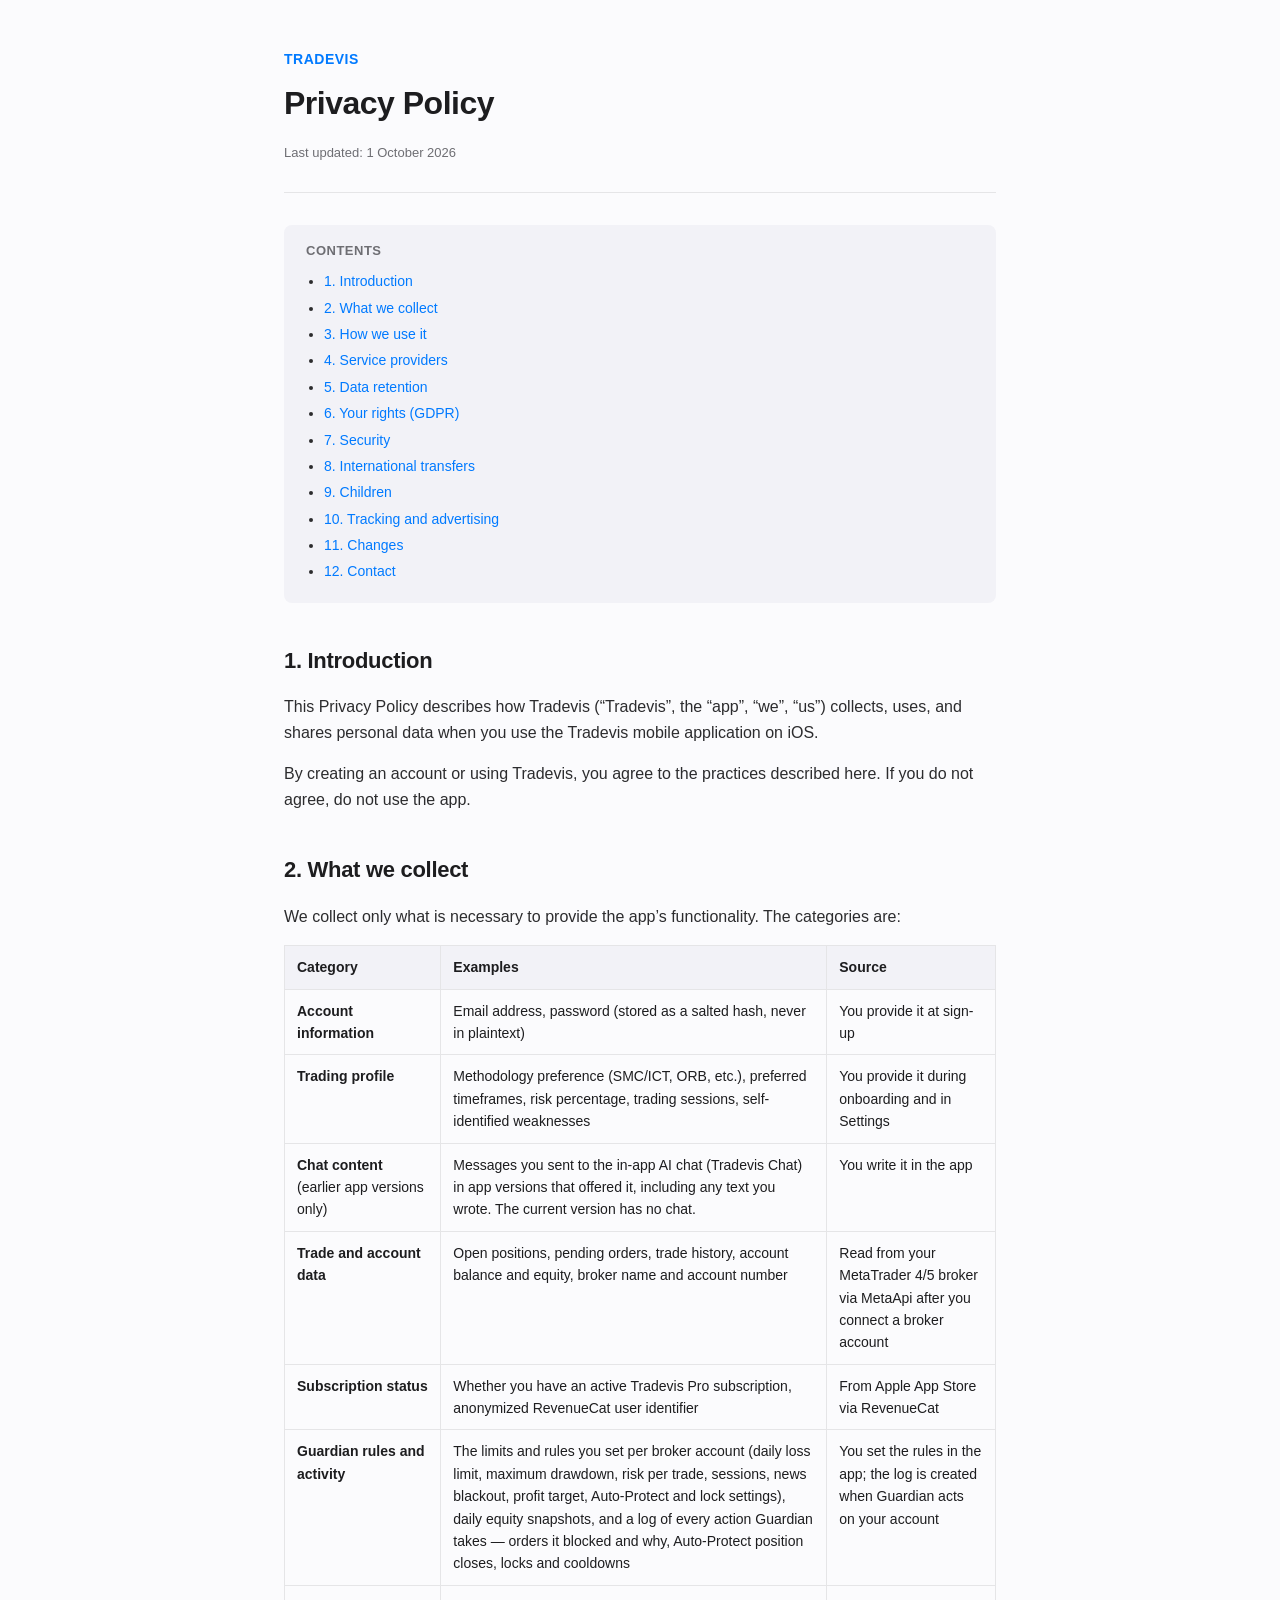
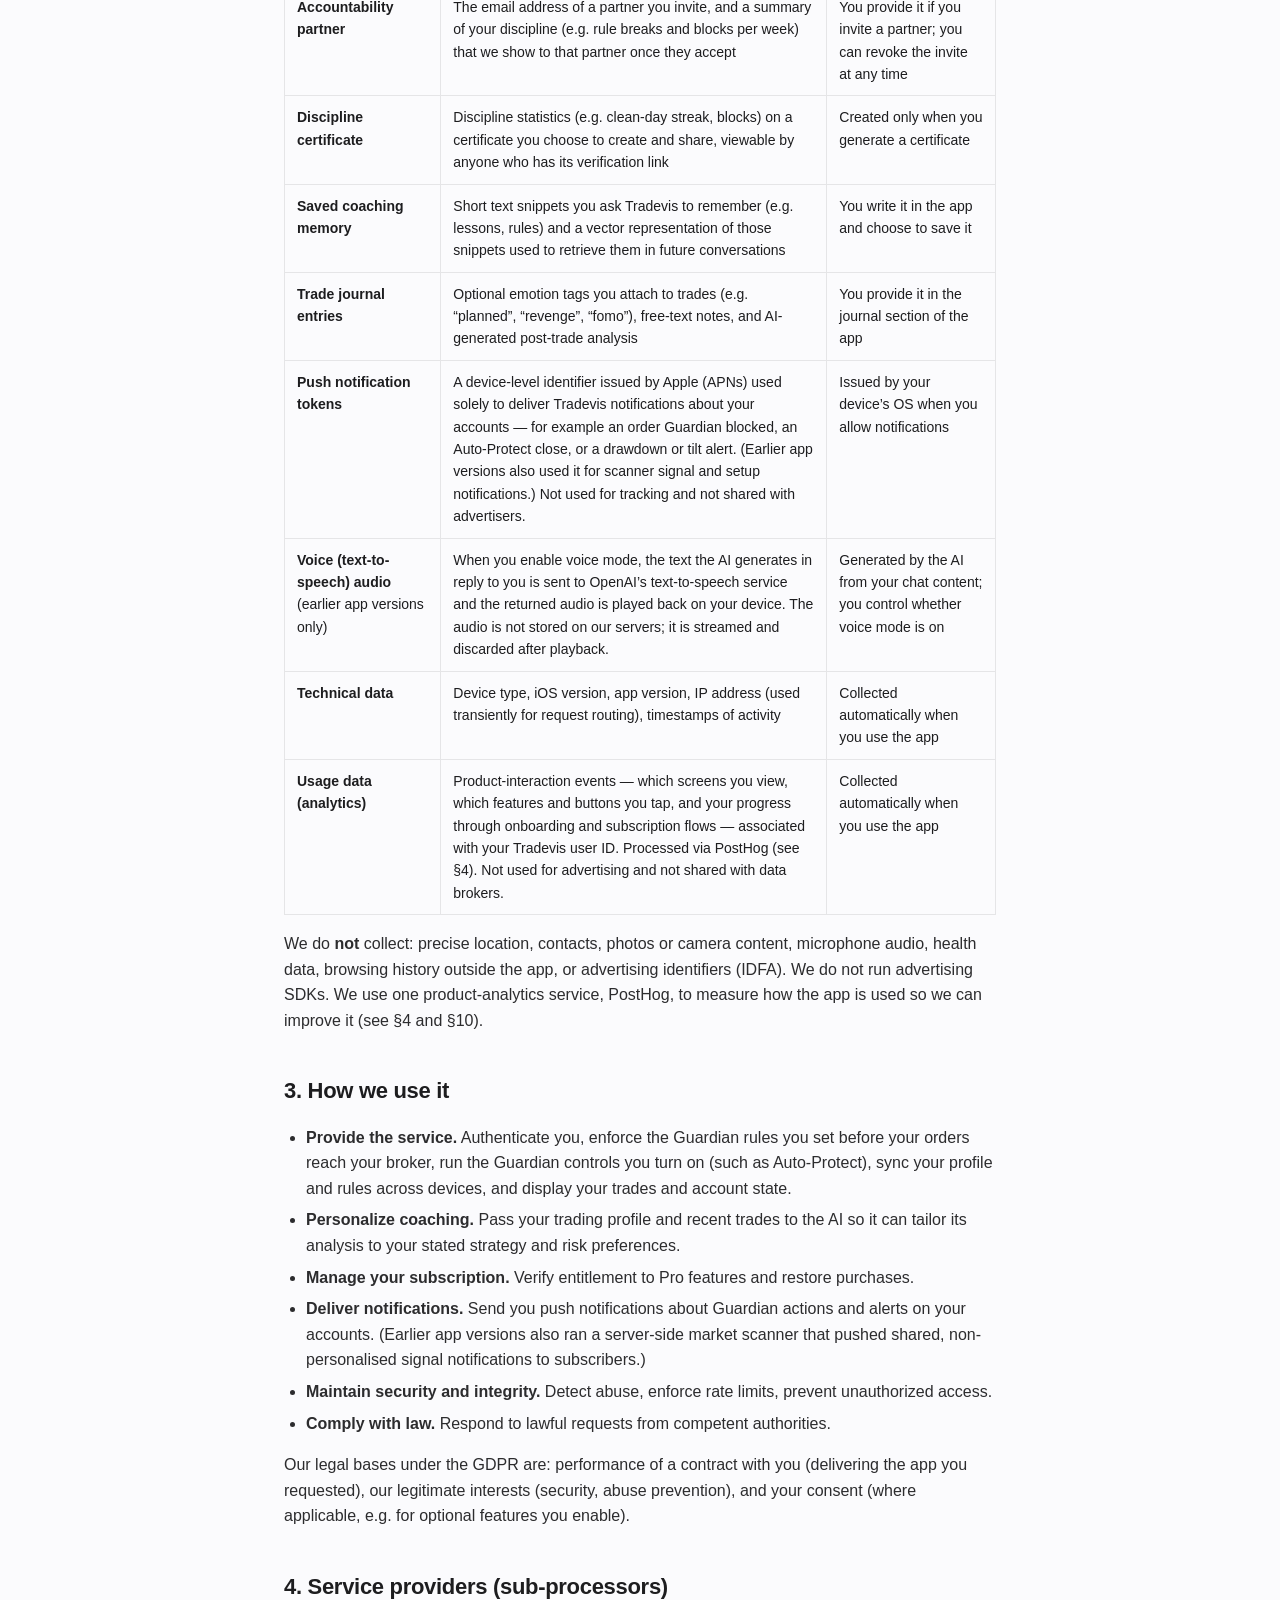
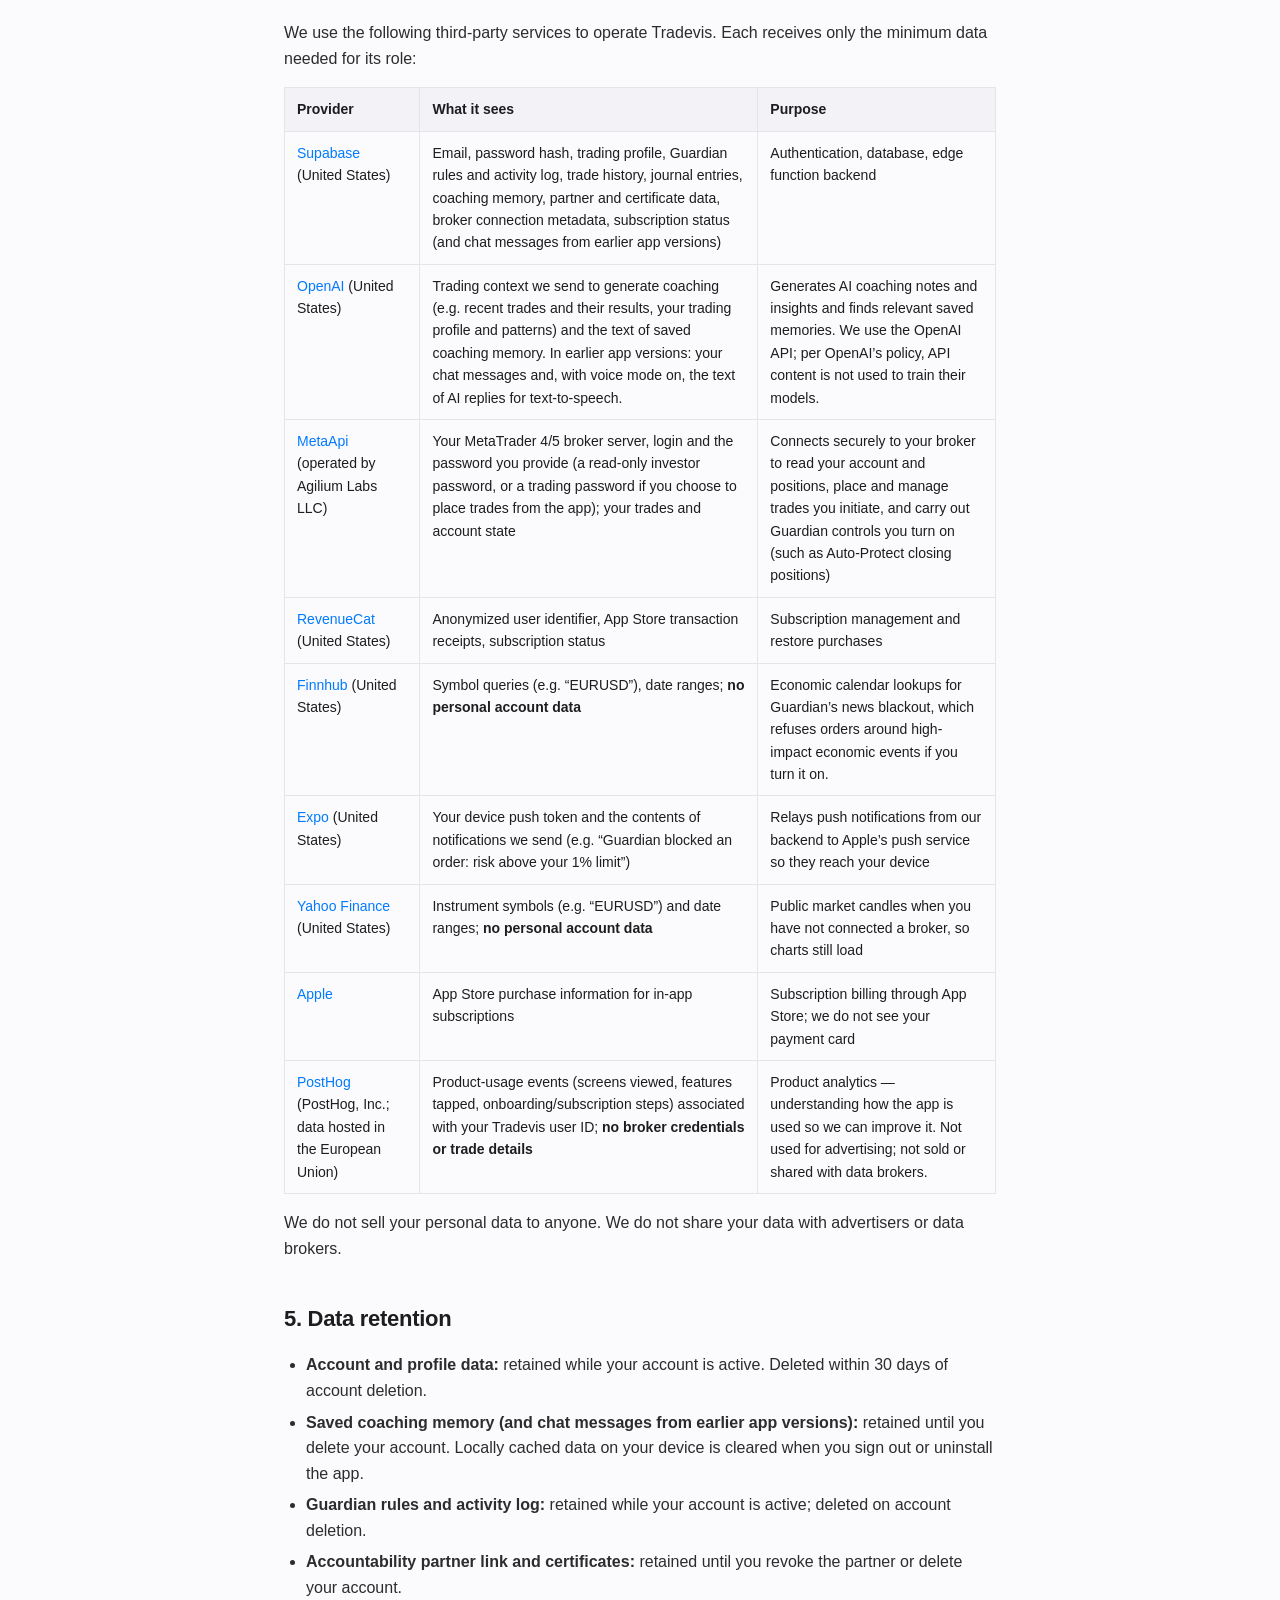
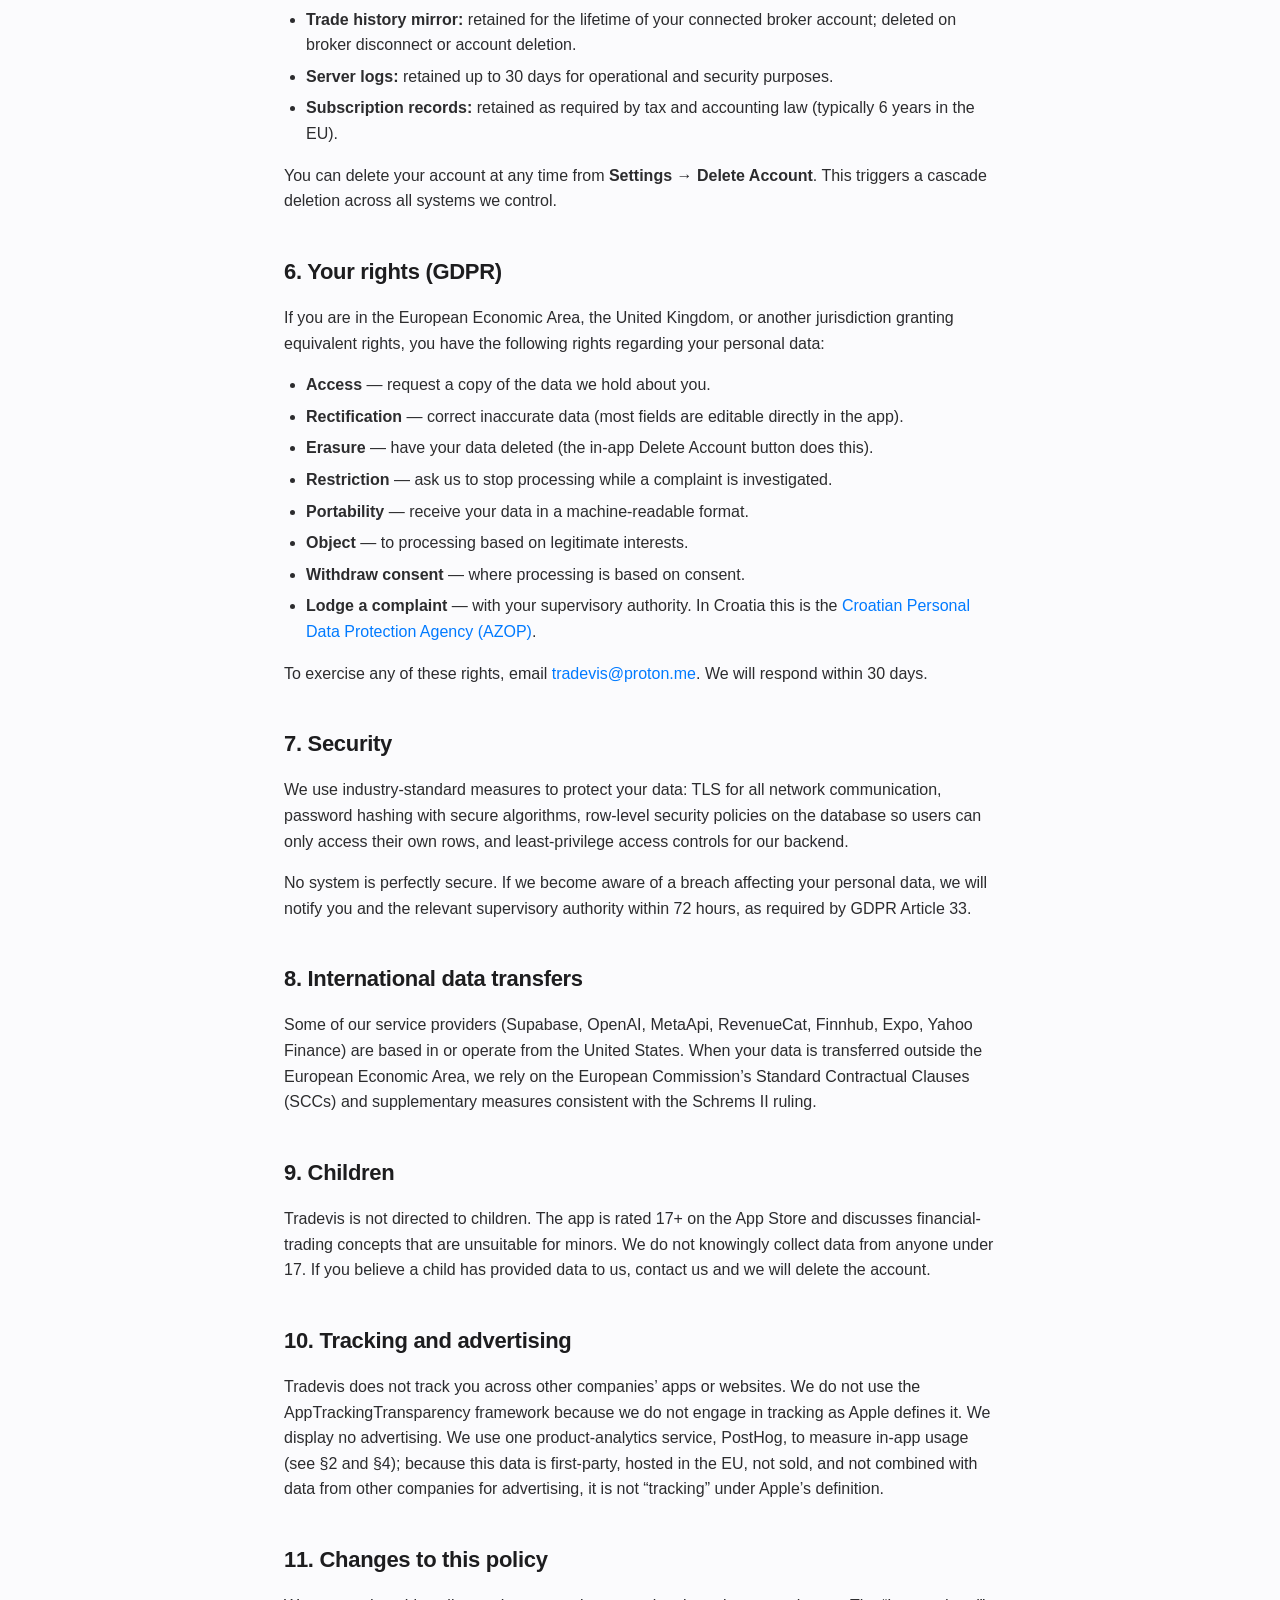
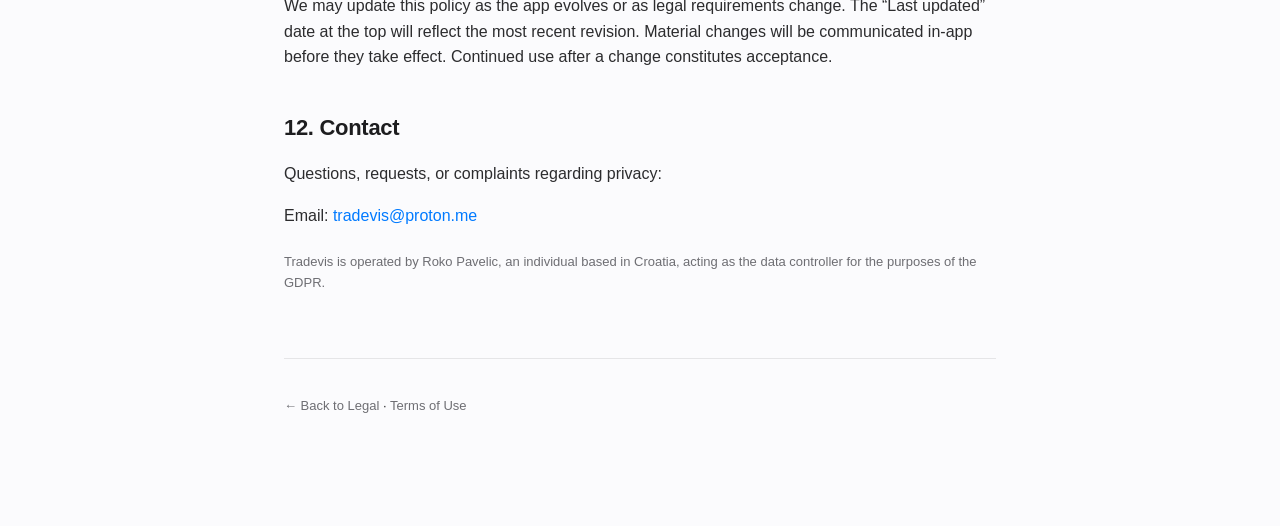
==== commit b6c95017: "Update privacy policy and terms for Tradevis 1.1 (Guardian) - Guardian, Auto-Protect, Stop-when-gree" ====
--- a/privacy.html
+++ b/privacy.html
@@ -11,7 +11,7 @@
     <header>
       <div class="brand">Tradevis</div>
       <h1>Privacy Policy</h1>
-      <p class="updated">Last updated: 17 May 2026</p>
+      <p class="updated">Last updated: 1 October 2026</p>
     </header>
 
     <nav class="toc">
@@ -55,8 +55,8 @@
           <td>You provide it during onboarding and in Settings</td>
         </tr>
         <tr>
-          <td><strong>Chat content</strong></td>
-          <td>Messages you send to the in-app AI coach (Tradevis Chat), including any text you write</td>
+          <td><strong>Chat content</strong> (earlier app versions only)</td>
+          <td>Messages you sent to the in-app AI chat (Tradevis Chat) in app versions that offered it, including any text you wrote. The current version has no chat.</td>
           <td>You write it in the app</td>
         </tr>
         <tr>
@@ -70,6 +70,21 @@
           <td>From Apple App Store via RevenueCat</td>
         </tr>
         <tr>
+          <td><strong>Guardian rules and activity</strong></td>
+          <td>The limits and rules you set per broker account (daily loss limit, maximum drawdown, risk per trade, sessions, news blackout, profit target, Auto-Protect and lock settings), daily equity snapshots, and a log of every action Guardian takes &mdash; orders it blocked and why, Auto-Protect position closes, locks and cooldowns</td>
+          <td>You set the rules in the app; the log is created when Guardian acts on your account</td>
+        </tr>
+        <tr>
+          <td><strong>Accountability partner</strong></td>
+          <td>The email address of a partner you invite, and a summary of your discipline (e.g. rule breaks and blocks per week) that we show to that partner once they accept</td>
+          <td>You provide it if you invite a partner; you can revoke the invite at any time</td>
+        </tr>
+        <tr>
+          <td><strong>Discipline certificate</strong></td>
+          <td>Discipline statistics (e.g. clean-day streak, blocks) on a certificate you choose to create and share, viewable by anyone who has its verification link</td>
+          <td>Created only when you generate a certificate</td>
+        </tr>
+        <tr>
           <td><strong>Saved coaching memory</strong></td>
           <td>Short text snippets you ask Tradevis to remember (e.g. lessons, rules) and a vector representation of those snippets used to retrieve them in future conversations</td>
           <td>You write it in the app and choose to save it</td>
@@ -81,11 +96,11 @@
         </tr>
         <tr>
           <td><strong>Push notification tokens</strong></td>
-          <td>A device-level identifier issued by Apple (APNs) used solely to deliver Tradevis notifications about scanner signals and resolved setups. Subscribers&rsquo; tokens are queried on each cron tick so we can fan out a shared signal to everyone on a paid tier. Not used for tracking and not shared with advertisers.</td>
+          <td>A device-level identifier issued by Apple (APNs) used solely to deliver Tradevis notifications about your accounts &mdash; for example an order Guardian blocked, an Auto-Protect close, or a drawdown or tilt alert. (Earlier app versions also used it for scanner signal and setup notifications.) Not used for tracking and not shared with advertisers.</td>
           <td>Issued by your device&rsquo;s OS when you allow notifications</td>
         </tr>
         <tr>
-          <td><strong>Voice (text-to-speech) audio</strong></td>
+          <td><strong>Voice (text-to-speech) audio</strong> (earlier app versions only)</td>
           <td>When you enable voice mode, the text the AI generates in reply to you is sent to OpenAI&rsquo;s text-to-speech service and the returned audio is played back on your device. The audio is not stored on our servers; it is streamed and discarded after playback.</td>
           <td>Generated by the AI from your chat content; you control whether voice mode is on</td>
         </tr>
@@ -94,17 +109,22 @@
           <td>Device type, iOS version, app version, IP address (used transiently for request routing), timestamps of activity</td>
           <td>Collected automatically when you use the app</td>
         </tr>
+        <tr>
+          <td><strong>Usage data (analytics)</strong></td>
+          <td>Product-interaction events &mdash; which screens you view, which features and buttons you tap, and your progress through onboarding and subscription flows &mdash; associated with your Tradevis user ID. Processed via PostHog (see &sect;4). Not used for advertising and not shared with data brokers.</td>
+          <td>Collected automatically when you use the app</td>
+        </tr>
       </tbody>
     </table>
 
-    <p>We do <strong>not</strong> collect: precise location, contacts, photos or camera content, microphone audio, health data, browsing history outside the app, or advertising identifiers (IDFA). We do not run third-party analytics or advertising SDKs.</p>
+    <p>We do <strong>not</strong> collect: precise location, contacts, photos or camera content, microphone audio, health data, browsing history outside the app, or advertising identifiers (IDFA). We do not run advertising SDKs. We use one product-analytics service, PostHog, to measure how the app is used so we can improve it (see &sect;4 and &sect;10).</p>
 
     <h2 id="how">3. How we use it</h2>
     <ul>
-      <li><strong>Provide the service.</strong> Authenticate you, deliver AI chat responses, sync your strategy profile across devices, display your trades and account state.</li>
+      <li><strong>Provide the service.</strong> Authenticate you, enforce the Guardian rules you set before your orders reach your broker, run the Guardian controls you turn on (such as Auto-Protect), sync your profile and rules across devices, and display your trades and account state.</li>
       <li><strong>Personalize coaching.</strong> Pass your trading profile and recent trades to the AI so it can tailor its analysis to your stated strategy and risk preferences.</li>
       <li><strong>Manage your subscription.</strong> Verify entitlement to Pro features and restore purchases.</li>
-      <li><strong>Run the scanner and deliver notifications.</strong> Our server-side scanner runs on a fixed schedule (every 15 minutes during the New York and Asia sessions on weekdays) and looks for trading setups on a small set of validated instruments. When it finds one, it inserts a shared signal row (not tied to any individual user) and pushes a notification to all subscribers&rsquo; devices via Apple&rsquo;s push service. The scanner itself does not see your personal trade history; only your push notification token is used at the delivery step.</li>
+      <li><strong>Deliver notifications.</strong> Send you push notifications about Guardian actions and alerts on your accounts. (Earlier app versions also ran a server-side market scanner that pushed shared, non-personalised signal notifications to subscribers.)</li>
       <li><strong>Maintain security and integrity.</strong> Detect abuse, enforce rate limits, prevent unauthorized access.</li>
       <li><strong>Comply with law.</strong> Respond to lawful requests from competent authorities.</li>
     </ul>
@@ -120,18 +140,18 @@
       <tbody>
         <tr>
           <td><a href="https://supabase.com/privacy" target="_blank" rel="noopener">Supabase</a> (United States)</td>
-          <td>Email, password hash, trading profile, chat messages, trade history, broker connection metadata, subscription status</td>
+          <td>Email, password hash, trading profile, Guardian rules and activity log, trade history, journal entries, coaching memory, partner and certificate data, broker connection metadata, subscription status (and chat messages from earlier app versions)</td>
           <td>Authentication, database, edge function backend</td>
         </tr>
         <tr>
           <td><a href="https://openai.com/policies/privacy-policy" target="_blank" rel="noopener">OpenAI</a> (United States)</td>
-          <td>Your chat messages and the trading-context blocks we send with them (current pair, recent trades, strategy). When voice mode is on, the text of AI replies is also sent to OpenAI&rsquo;s text-to-speech endpoint to generate spoken audio.</td>
-          <td>Generates AI coaching responses and optional spoken text-to-speech audio. We use the OpenAI API; per OpenAI&rsquo;s policy, API content is not used to train their models.</td>
+          <td>Trading context we send to generate coaching (e.g. recent trades and their results, your trading profile and patterns) and the text of saved coaching memory. In earlier app versions: your chat messages and, with voice mode on, the text of AI replies for text-to-speech.</td>
+          <td>Generates AI coaching notes and insights and finds relevant saved memories. We use the OpenAI API; per OpenAI&rsquo;s policy, API content is not used to train their models.</td>
         </tr>
         <tr>
           <td><a href="https://metaapi.cloud/privacy" target="_blank" rel="noopener">MetaApi</a> (operated by Agilium Labs LLC)</td>
-          <td>Your MetaTrader 4/5 broker server, login, and read-only investor password (never your master password); your trades and account state</td>
-          <td>Connects securely to your broker to read positions and place trades you initiate in the app</td>
+          <td>Your MetaTrader 4/5 broker server, login and the password you provide (a read-only investor password, or a trading password if you choose to place trades from the app); your trades and account state</td>
+          <td>Connects securely to your broker to read your account and positions, place and manage trades you initiate, and carry out Guardian controls you turn on (such as Auto-Protect closing positions)</td>
         </tr>
         <tr>
           <td><a href="https://www.revenuecat.com/privacy" target="_blank" rel="noopener">RevenueCat</a> (United States)</td>
@@ -141,11 +161,11 @@
         <tr>
           <td><a href="https://finnhub.io/privacy-policy" target="_blank" rel="noopener">Finnhub</a> (United States)</td>
           <td>Symbol queries (e.g. &ldquo;EURUSD&rdquo;), date ranges; <strong>no personal account data</strong></td>
-          <td>Economic calendar and market news lookups. Also used by the server-side scanner and by the in-app news-window gate (if you enable that rule in your trading checklist) to suppress signals and block order placement around high-impact economic events.</td>
+          <td>Economic calendar lookups for Guardian&rsquo;s news blackout, which refuses orders around high-impact economic events if you turn it on.</td>
         </tr>
         <tr>
           <td><a href="https://expo.dev/privacy" target="_blank" rel="noopener">Expo</a> (United States)</td>
-          <td>Your device push token and the contents of notifications we send (e.g. &ldquo;EURUSD long signal resolved&rdquo;)</td>
+          <td>Your device push token and the contents of notifications we send (e.g. &ldquo;Guardian blocked an order: risk above your 1% limit&rdquo;)</td>
           <td>Relays push notifications from our backend to Apple&rsquo;s push service so they reach your device</td>
         </tr>
         <tr>
@@ -158,6 +178,11 @@
           <td>App Store purchase information for in-app subscriptions</td>
           <td>Subscription billing through App Store; we do not see your payment card</td>
         </tr>
+        <tr>
+          <td><a href="https://posthog.com/privacy" target="_blank" rel="noopener">PostHog</a> (PostHog, Inc.; data hosted in the European Union)</td>
+          <td>Product-usage events (screens viewed, features tapped, onboarding/subscription steps) associated with your Tradevis user ID; <strong>no broker credentials or trade details</strong></td>
+          <td>Product analytics &mdash; understanding how the app is used so we can improve it. Not used for advertising; not sold or shared with data brokers.</td>
+        </tr>
       </tbody>
     </table>
 
@@ -166,7 +191,9 @@
     <h2 id="retention">5. Data retention</h2>
     <ul>
       <li><strong>Account and profile data:</strong> retained while your account is active. Deleted within 30 days of account deletion.</li>
-      <li><strong>Chat messages and saved coaching memory:</strong> retained until you delete your account or remove the entry from Settings. Locally cached chat on your device is cleared when you sign out or uninstall the app.</li>
+      <li><strong>Saved coaching memory (and chat messages from earlier app versions):</strong> retained until you delete your account. Locally cached data on your device is cleared when you sign out or uninstall the app.</li>
+      <li><strong>Guardian rules and activity log:</strong> retained while your account is active; deleted on account deletion.</li>
+      <li><strong>Accountability partner link and certificates:</strong> retained until you revoke the partner or delete your account.</li>
       <li><strong>Trade history mirror:</strong> retained for the lifetime of your connected broker account; deleted on broker disconnect or account deletion.</li>
       <li><strong>Server logs:</strong> retained up to 30 days for operational and security purposes.</li>
       <li><strong>Subscription records:</strong> retained as required by tax and accounting law (typically 6 years in the EU).</li>
@@ -198,7 +225,7 @@
     <p>Tradevis is not directed to children. The app is rated 17+ on the App Store and discusses financial-trading concepts that are unsuitable for minors. We do not knowingly collect data from anyone under 17. If you believe a child has provided data to us, contact us and we will delete the account.</p>
 
     <h2 id="tracking">10. Tracking and advertising</h2>
-    <p>Tradevis does not track you across other companies&rsquo; apps or websites. We do not use the AppTrackingTransparency framework because we do not engage in tracking as Apple defines it. We display no advertising. We do not use third-party analytics SDKs.</p>
+    <p>Tradevis does not track you across other companies&rsquo; apps or websites. We do not use the AppTrackingTransparency framework because we do not engage in tracking as Apple defines it. We display no advertising. We use one product-analytics service, PostHog, to measure in-app usage (see &sect;2 and &sect;4); because this data is first-party, hosted in the EU, not sold, and not combined with data from other companies for advertising, it is not &ldquo;tracking&rdquo; under Apple&rsquo;s definition.</p>
 
     <h2 id="changes">11. Changes to this policy</h2>
     <p>We may update this policy as the app evolves or as legal requirements change. The &ldquo;Last updated&rdquo; date at the top will reflect the most recent revision. Material changes will be communicated in-app before they take effect. Continued use after a change constitutes acceptance.</p>
